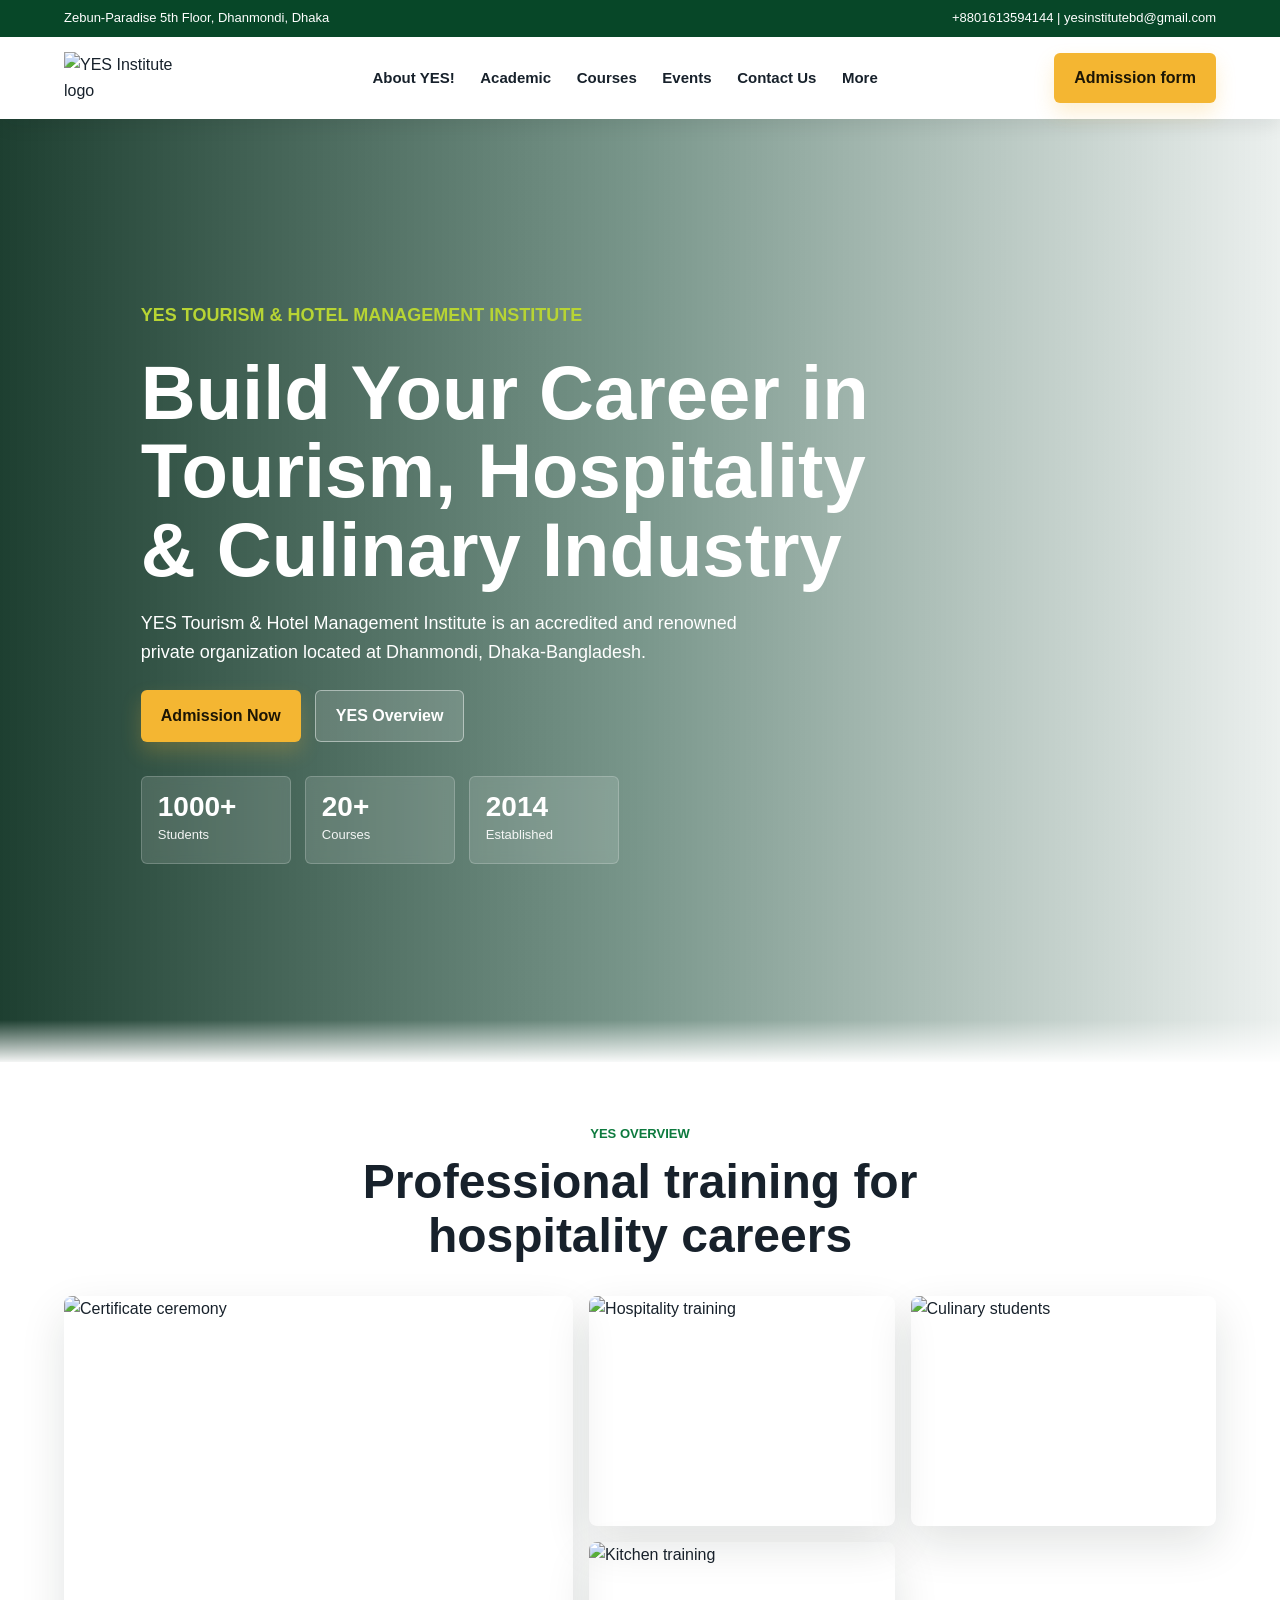
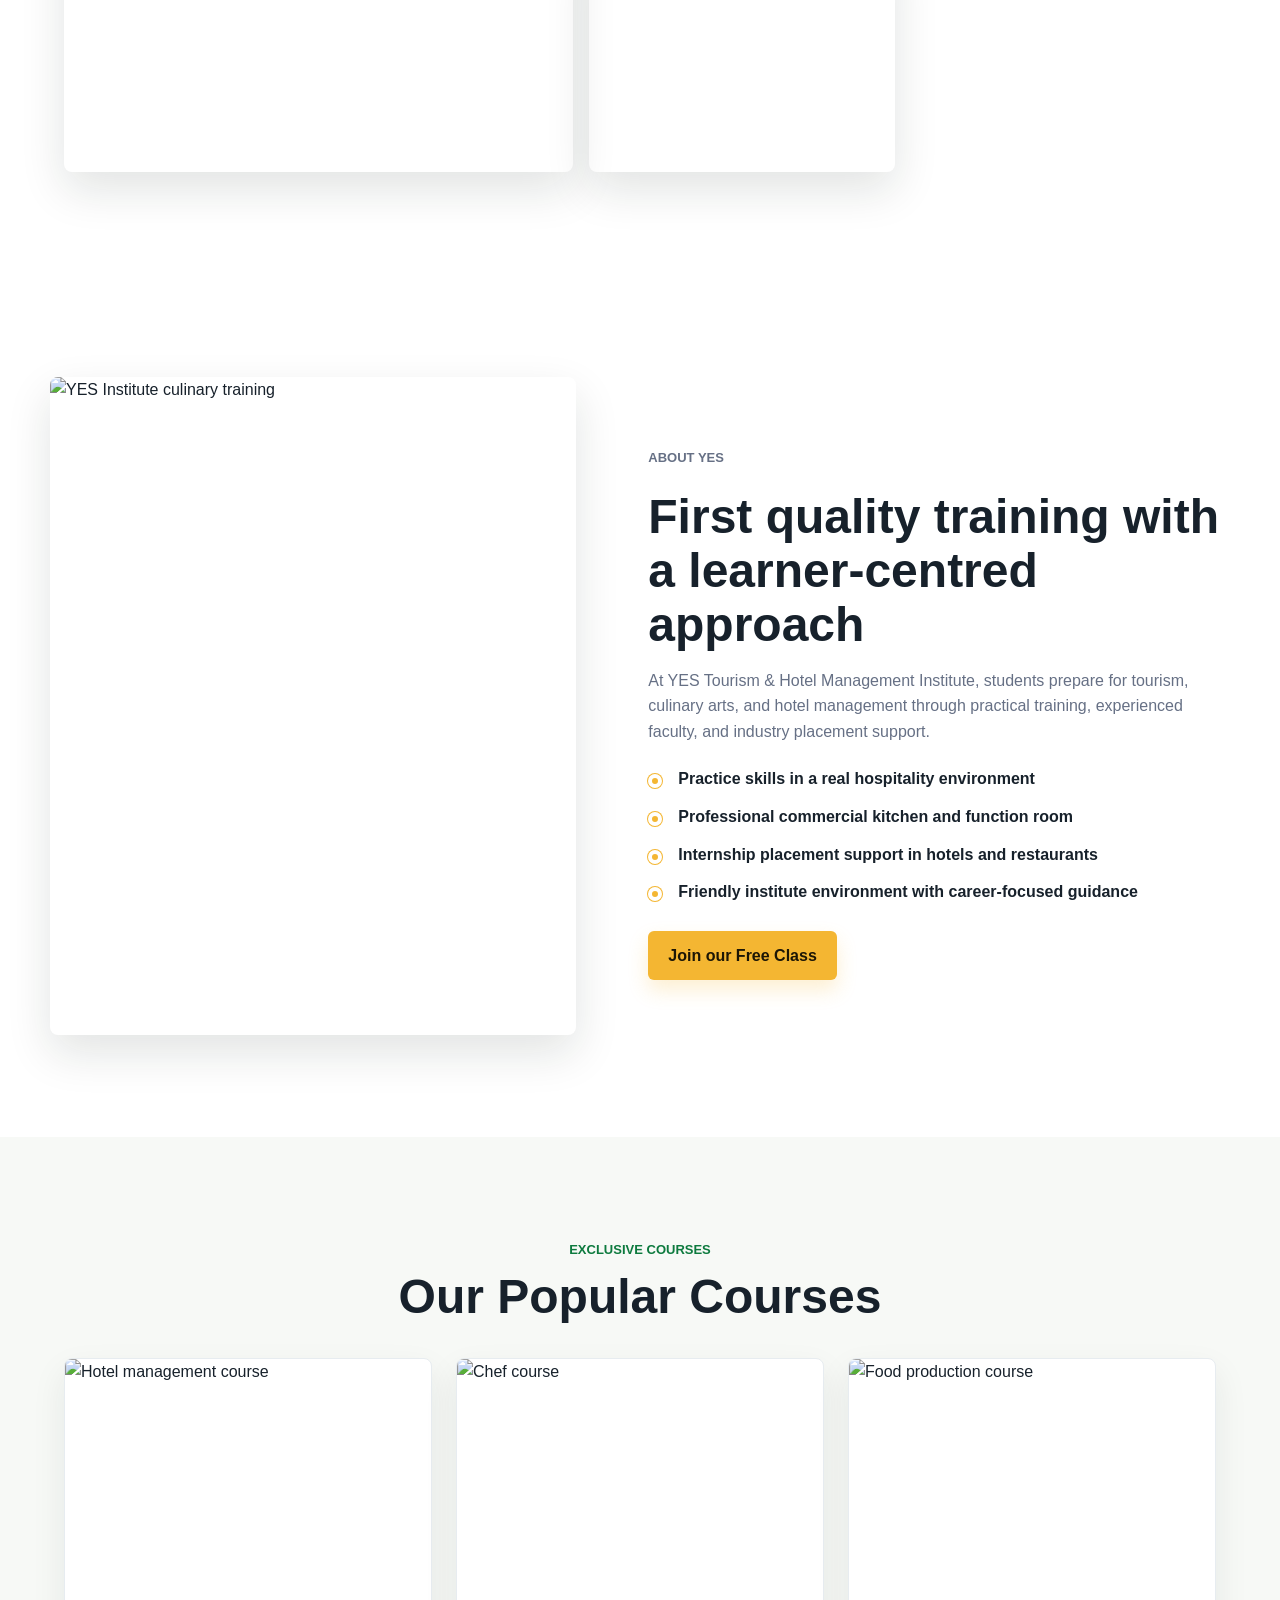
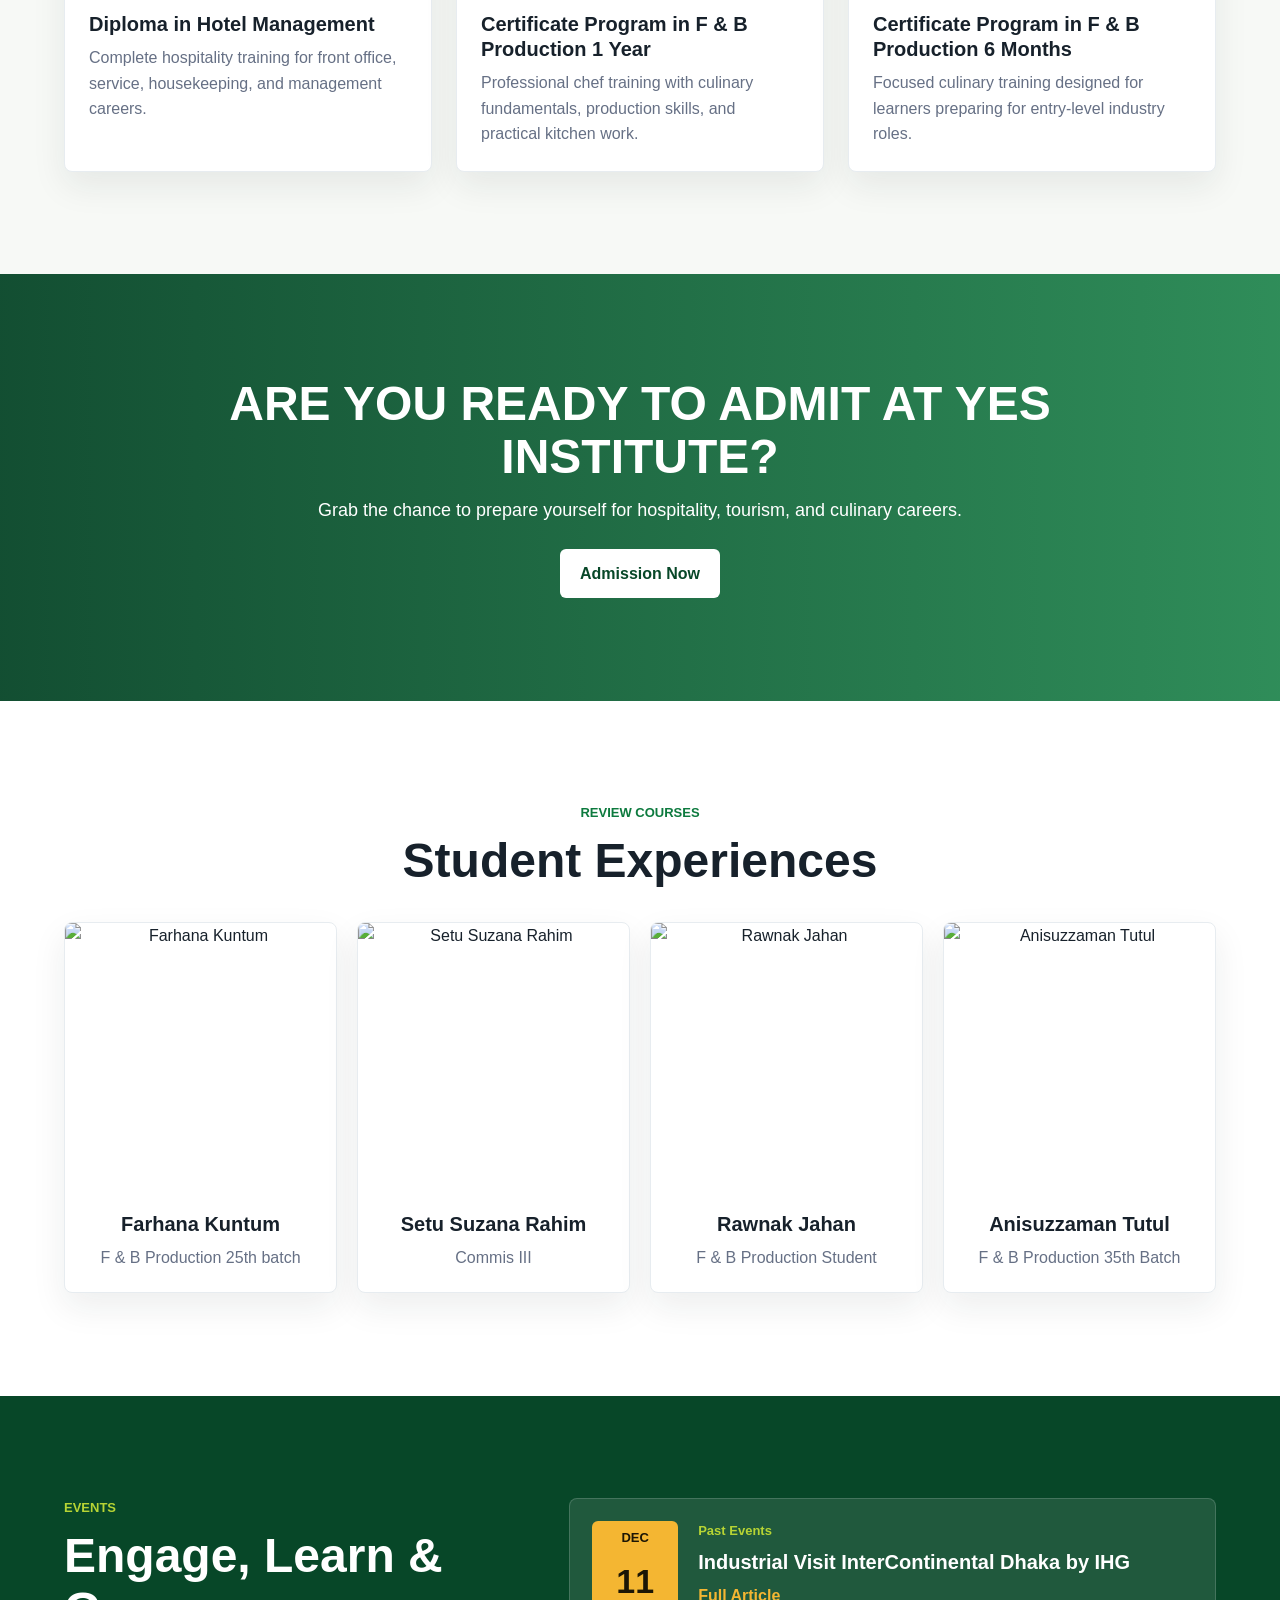
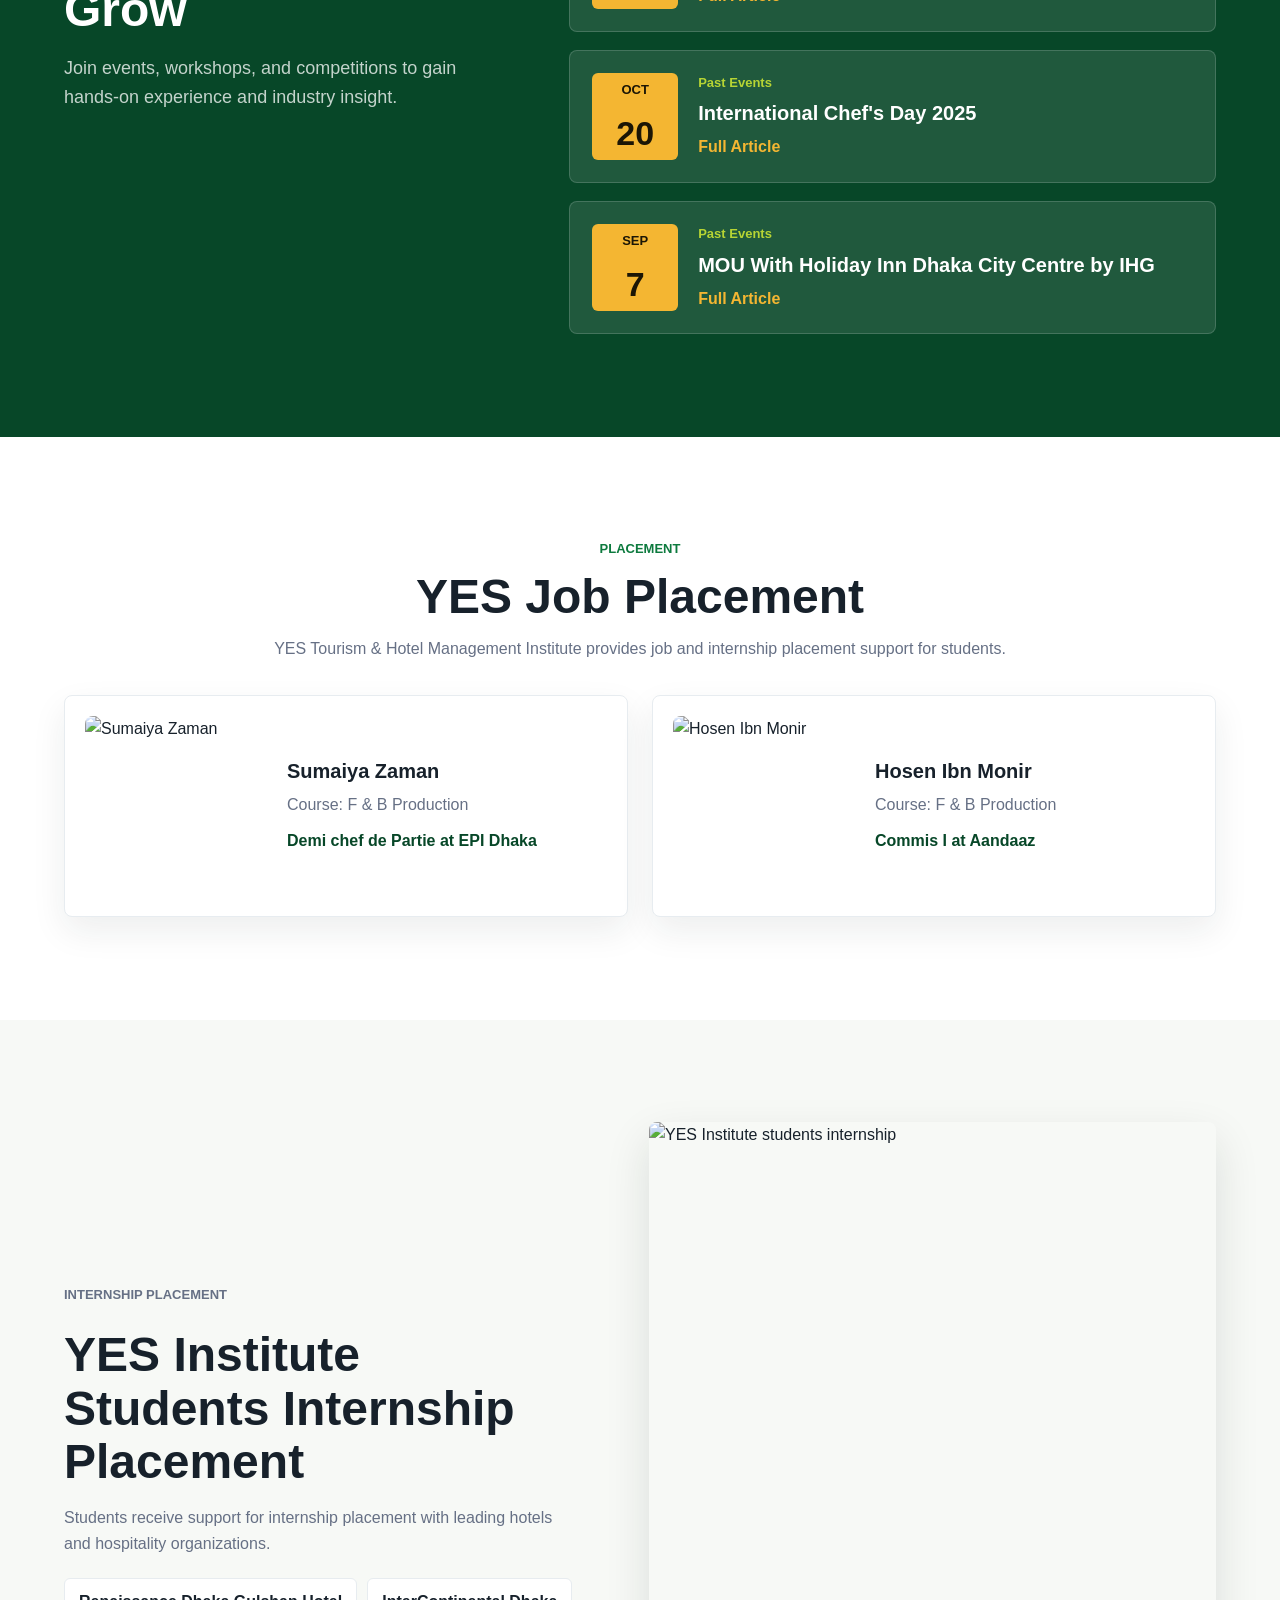
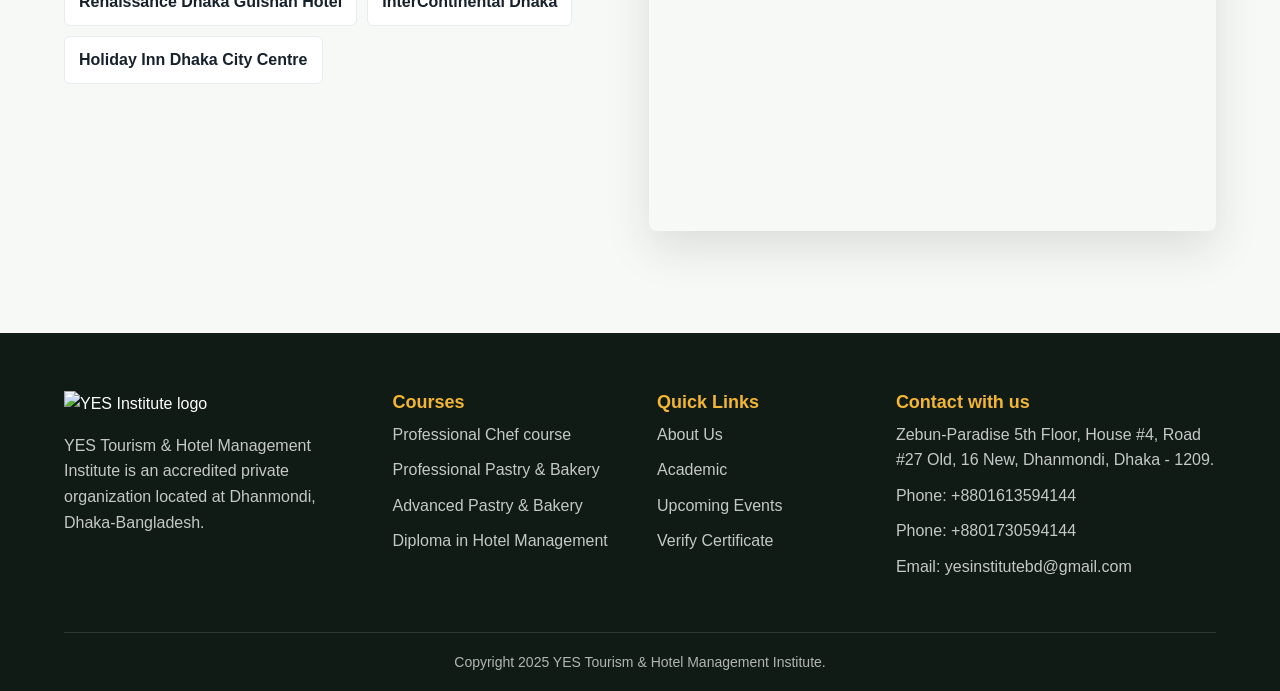
==== index.html @ 1c9c6c7c "Add static YES Institute showcase" ====
<!doctype html>
<html lang="en">
<head>
  <meta charset="utf-8">
  <meta name="viewport" content="width=device-width, initial-scale=1">
  <title>YES Tourism & Hotel Management Institute</title>
  <link rel="preconnect" href="https://yesinstitutebd.com">
  <link rel="stylesheet" href="styles.css">
</head>
<body>
  <header class="site-header">
    <div class="top-strip">
      <span>Zebun-Paradise 5th Floor, Dhanmondi, Dhaka</span>
      <span>+8801613594144 | yesinstitutebd@gmail.com</span>
    </div>
    <nav class="nav">
      <a class="brand" href="#">
        <img src="https://yesinstitutebd.com/wp-content/uploads/2025/01/logo-1-2-1.png" alt="YES Institute logo">
      </a>
      <button class="menu-toggle" type="button" aria-label="Toggle navigation">Menu</button>
      <div class="nav-links">
        <a href="#about">About YES!</a>
        <a href="#academic">Academic</a>
        <a href="#courses">Courses</a>
        <a href="#events">Events</a>
        <a href="#contact">Contact Us</a>
        <a href="#more">More</a>
      </div>
      <a class="nav-cta" href="#admission">Admission form</a>
    </nav>
  </header>

  <main>
    <section class="hero" id="admission">
      <div class="hero-overlay"></div>
      <div class="hero-inner">
        <p class="eyebrow">YES Tourism & Hotel Management Institute</p>
        <h1>Build Your Career in Tourism, Hospitality & Culinary Industry</h1>
        <p>
          YES Tourism & Hotel Management Institute is an accredited and renowned private organization
          located at Dhanmondi, Dhaka-Bangladesh.
        </p>
        <div class="hero-actions">
          <a class="button primary" href="#contact">Admission Now</a>
          <a class="button secondary" href="#overview">YES Overview</a>
        </div>
        <div class="stats">
          <div><strong>1000+</strong><span>Students</span></div>
          <div><strong>20+</strong><span>Courses</span></div>
          <div><strong>2014</strong><span>Established</span></div>
        </div>
      </div>
    </section>

    <section class="overview" id="overview">
      <div class="section-head">
        <p class="eyebrow">YES Overview</p>
        <h2>Professional training for hospitality careers</h2>
      </div>
      <div class="photo-grid">
        <img src="https://yesinstitutebd.com/wp-content/uploads/2025/01/Certificate-Ceremony-1024x576.jpg" alt="Certificate ceremony">
        <img src="https://yesinstitutebd.com/wp-content/uploads/2025/01/Tag-3.webp" alt="Hospitality training">
        <img src="https://yesinstitutebd.com/wp-content/uploads/2025/01/Tag-5.webp" alt="Culinary students">
        <img src="https://yesinstitutebd.com/wp-content/uploads/2025/01/Tag-4.webp" alt="Kitchen training">
      </div>
    </section>

    <section class="split-section" id="about">
      <div class="split-media">
        <img src="https://yesinstitutebd.com/wp-content/uploads/2025/01/home-2-image-1-1.jpg" alt="YES Institute culinary training">
      </div>
      <div class="split-copy">
        <p class="eyebrow">About YES</p>
        <h2>First quality training with a learner-centred approach</h2>
        <p>
          At YES Tourism & Hotel Management Institute, students prepare for tourism, culinary arts,
          and hotel management through practical training, experienced faculty, and industry placement support.
        </p>
        <ul class="check-list">
          <li>Practice skills in a real hospitality environment</li>
          <li>Professional commercial kitchen and function room</li>
          <li>Internship placement support in hotels and restaurants</li>
          <li>Friendly institute environment with career-focused guidance</li>
        </ul>
        <a class="button primary" href="#contact">Join our Free Class</a>
      </div>
    </section>

    <section class="band" id="courses">
      <div class="section-head">
        <p class="eyebrow">Exclusive Courses</p>
        <h2>Our Popular Courses</h2>
      </div>
      <div class="card-grid three">
        <article class="course-card">
          <img src="https://yesinstitutebd.com/wp-content/uploads/2025/04/22-1024x683.jpg" alt="Hotel management course">
          <div>
            <h3>Diploma in Hotel Management</h3>
            <p>Complete hospitality training for front office, service, housekeeping, and management careers.</p>
          </div>
        </article>
        <article class="course-card">
          <img src="https://yesinstitutebd.com/wp-content/uploads/2025/05/Web-Cover.webp" alt="Chef course">
          <div>
            <h3>Certificate Program in F & B Production 1 Year</h3>
            <p>Professional chef training with culinary fundamentals, production skills, and practical kitchen work.</p>
          </div>
        </article>
        <article class="course-card">
          <img src="https://yesinstitutebd.com/wp-content/uploads/2025/04/43-FILEminimizer-1024x683.jpg" alt="Food production course">
          <div>
            <h3>Certificate Program in F & B Production 6 Months</h3>
            <p>Focused culinary training designed for learners preparing for entry-level industry roles.</p>
          </div>
        </article>
      </div>
    </section>

    <section class="admit-banner">
      <h2>Are you ready to admit at YES Institute?</h2>
      <p>Grab the chance to prepare yourself for hospitality, tourism, and culinary careers.</p>
      <a class="button light" href="#contact">Admission Now</a>
    </section>

    <section class="stories" id="academic">
      <div class="section-head">
        <p class="eyebrow">Review Courses</p>
        <h2>Student Experiences</h2>
      </div>
      <div class="story-row">
        <article class="story-card">
          <img src="https://yesinstitutebd.com/wp-content/uploads/2025/01/Farhana-kuntum.png" alt="Farhana Kuntum">
          <h3>Farhana Kuntum</h3>
          <p>F & B Production 25th batch</p>
        </article>
        <article class="story-card">
          <img src="https://yesinstitutebd.com/wp-content/uploads/2025/01/mqdefault.jpg" alt="Setu Suzana Rahim">
          <h3>Setu Suzana Rahim</h3>
          <p>Commis III</p>
        </article>
        <article class="story-card">
          <img src="https://yesinstitutebd.com/wp-content/uploads/2025/01/maxresdefault-1-1-1024x576.jpg" alt="Rawnak Jahan">
          <h3>Rawnak Jahan</h3>
          <p>F & B Production Student</p>
        </article>
        <article class="story-card">
          <img src="https://yesinstitutebd.com/wp-content/uploads/2025/01/maxresdefault-1-2-1024x576.jpg" alt="Anisuzzaman Tutul">
          <h3>Anisuzzaman Tutul</h3>
          <p>F & B Production 35th Batch</p>
        </article>
      </div>
    </section>

    <section class="events-section" id="events">
      <div class="events-copy">
        <p class="eyebrow">Events</p>
        <h2>Engage, Learn & Grow</h2>
        <p>Join events, workshops, and competitions to gain hands-on experience and industry insight.</p>
      </div>
      <div class="event-list">
        <article class="event-item">
          <div class="date"><span>Dec</span><strong>11</strong></div>
          <div>
            <p class="tag">Past Events</p>
            <h3>Industrial Visit InterContinental Dhaka by IHG</h3>
            <a href="#">Full Article</a>
          </div>
        </article>
        <article class="event-item">
          <div class="date"><span>Oct</span><strong>20</strong></div>
          <div>
            <p class="tag">Past Events</p>
            <h3>International Chef's Day 2025</h3>
            <a href="#">Full Article</a>
          </div>
        </article>
        <article class="event-item">
          <div class="date"><span>Sep</span><strong>7</strong></div>
          <div>
            <p class="tag">Past Events</p>
            <h3>MOU With Holiday Inn Dhaka City Centre by IHG</h3>
            <a href="#">Full Article</a>
          </div>
        </article>
      </div>
    </section>

    <section class="placement">
      <div class="section-head">
        <p class="eyebrow">Placement</p>
        <h2>YES Job Placement</h2>
        <p>YES Tourism & Hotel Management Institute provides job and internship placement support for students.</p>
      </div>
      <div class="card-grid two">
        <article class="profile-card">
          <img src="https://yesinstitutebd.com/wp-content/uploads/2025/10/Sumaiya-Zaman.jpg" alt="Sumaiya Zaman">
          <div>
            <h3>Sumaiya Zaman</h3>
            <p>Course: F & B Production</p>
            <strong>Demi chef de Partie at EPI Dhaka</strong>
          </div>
        </article>
        <article class="profile-card">
          <img src="https://yesinstitutebd.com/wp-content/uploads/2025/10/Hosen-Ibn-Monir.jpg" alt="Hosen Ibn Monir">
          <div>
            <h3>Hosen Ibn Monir</h3>
            <p>Course: F & B Production</p>
            <strong>Commis I at Aandaaz</strong>
          </div>
        </article>
      </div>
    </section>

    <section class="internship" id="more">
      <div class="split-copy">
        <p class="eyebrow">Internship Placement</p>
        <h2>YES Institute Students Internship Placement</h2>
        <p>Students receive support for internship placement with leading hotels and hospitality organizations.</p>
        <div class="mini-list">
          <span>Renaissance Dhaka Gulshan Hotel</span>
          <span>InterContinental Dhaka</span>
          <span>Holiday Inn Dhaka City Centre</span>
        </div>
      </div>
      <img src="https://yesinstitutebd.com/wp-content/uploads/2025/01/9.jpg" alt="YES Institute students internship">
    </section>
  </main>

  <footer class="footer" id="contact">
    <div class="footer-grid">
      <div>
        <img class="footer-logo" src="https://yesinstitutebd.com/wp-content/uploads/2025/01/logo-1-2-1.png" alt="YES Institute logo">
        <p>YES Tourism & Hotel Management Institute is an accredited private organization located at Dhanmondi, Dhaka-Bangladesh.</p>
      </div>
      <div>
        <h3>Courses</h3>
        <a href="#">Professional Chef course</a>
        <a href="#">Professional Pastry & Bakery</a>
        <a href="#">Advanced Pastry & Bakery</a>
        <a href="#">Diploma in Hotel Management</a>
      </div>
      <div>
        <h3>Quick Links</h3>
        <a href="#about">About Us</a>
        <a href="#academic">Academic</a>
        <a href="#events">Upcoming Events</a>
        <a href="#">Verify Certificate</a>
      </div>
      <div>
        <h3>Contact with us</h3>
        <p>Zebun-Paradise 5th Floor, House #4, Road #27 Old, 16 New, Dhanmondi, Dhaka - 1209.</p>
        <p>Phone: +8801613594144</p>
        <p>Phone: +8801730594144</p>
        <p>Email: yesinstitutebd@gmail.com</p>
      </div>
    </div>
    <div class="copyright">Copyright 2025 YES Tourism & Hotel Management Institute.</div>
  </footer>

  <script>
    const button = document.querySelector('.menu-toggle');
    const links = document.querySelector('.nav-links');
    button.addEventListener('click', () => links.classList.toggle('is-open'));
  </script>
</body>
</html>
---- styles.css ----
:root {
  --green: #0d7a3e;
  --green-dark: #074728;
  --lime: #b7d434;
  --gold: #f4b632;
  --ink: #17212b;
  --muted: #667085;
  --line: #e7ecf0;
  --bg: #f7f9f6;
  --white: #ffffff;
  --shadow: 0 18px 45px rgba(15, 35, 28, 0.12);
}

* {
  box-sizing: border-box;
}

html {
  scroll-behavior: smooth;
}

body {
  margin: 0;
  font-family: Arial, Helvetica, sans-serif;
  color: var(--ink);
  background: var(--white);
  line-height: 1.6;
}

img {
  display: block;
  max-width: 100%;
}

a {
  color: inherit;
  text-decoration: none;
}

.site-header {
  position: sticky;
  top: 0;
  z-index: 20;
  background: var(--white);
  box-shadow: 0 6px 18px rgba(12, 24, 20, 0.08);
}

.top-strip {
  display: flex;
  justify-content: space-between;
  gap: 16px;
  padding: 8px clamp(18px, 5vw, 70px);
  background: var(--green-dark);
  color: var(--white);
  font-size: 13px;
}

.nav {
  min-height: 82px;
  display: flex;
  align-items: center;
  gap: 24px;
  padding: 10px clamp(18px, 5vw, 70px);
}

.brand img {
  width: 132px;
  height: auto;
}

.nav-links {
  flex: 1;
  display: flex;
  align-items: center;
  justify-content: center;
  gap: clamp(14px, 2vw, 28px);
  font-size: 15px;
  font-weight: 700;
}

.nav-links a:hover {
  color: var(--green);
}

.nav-cta,
.button {
  display: inline-flex;
  align-items: center;
  justify-content: center;
  min-height: 44px;
  padding: 12px 20px;
  border-radius: 6px;
  font-weight: 800;
  transition: transform 160ms ease, box-shadow 160ms ease, background 160ms ease;
}

.nav-cta,
.button.primary {
  background: var(--gold);
  color: #1c1605;
  box-shadow: 0 10px 20px rgba(244, 182, 50, 0.22);
}

.button.secondary {
  background: rgba(255, 255, 255, 0.14);
  color: var(--white);
  border: 1px solid rgba(255, 255, 255, 0.45);
}

.button.light {
  background: var(--white);
  color: var(--green-dark);
}

.nav-cta:hover,
.button:hover {
  transform: translateY(-2px);
}

.menu-toggle {
  display: none;
  margin-left: auto;
  min-height: 42px;
  padding: 10px 14px;
  border: 1px solid var(--line);
  border-radius: 6px;
  background: var(--white);
  color: var(--ink);
  font-weight: 800;
}

.hero {
  position: relative;
  min-height: min(760px, calc(100vh - 45px));
  display: flex;
  align-items: center;
  overflow: hidden;
  background:
    linear-gradient(90deg, rgba(5, 42, 26, 0.9), rgba(8, 62, 41, 0.54), rgba(8, 62, 41, 0.08)),
    url("https://yesinstitutebd.com/wp-content/uploads/2025/01/Certificate-Ceremony-1024x576.jpg") center / cover;
}

.hero::after {
  content: "";
  position: absolute;
  left: 0;
  right: 0;
  bottom: 0;
  height: 42px;
  background: linear-gradient(180deg, transparent, rgba(255, 255, 255, 0.95));
}

.hero-inner {
  position: relative;
  width: min(760px, calc(100% - 36px));
  margin-left: clamp(18px, 6vw, 90px);
  color: var(--white);
  padding: 80px 0 96px;
  z-index: 2;
}

.eyebrow {
  margin: 0 0 10px;
  color: var(--green);
  font-size: 13px;
  font-weight: 900;
  letter-spacing: 0;
  text-transform: uppercase;
}

.hero .eyebrow {
  color: var(--lime);
}

h1,
h2,
h3,
p {
  overflow-wrap: anywhere;
}

h1 {
  margin: 0 0 20px;
  max-width: 760px;
  font-size: clamp(42px, 6vw, 76px);
  line-height: 1.03;
  letter-spacing: 0;
}

h2 {
  margin: 0;
  font-size: clamp(30px, 4vw, 48px);
  line-height: 1.12;
  letter-spacing: 0;
}

h3 {
  margin: 0 0 8px;
  font-size: 20px;
  line-height: 1.25;
}

.hero p {
  max-width: 650px;
  margin: 0 0 24px;
  font-size: 18px;
}

.hero-actions {
  display: flex;
  flex-wrap: wrap;
  gap: 14px;
  margin-bottom: 34px;
}

.stats {
  display: grid;
  grid-template-columns: repeat(3, minmax(90px, 150px));
  gap: 14px;
}

.stats div {
  padding: 16px;
  border-radius: 6px;
  background: rgba(255, 255, 255, 0.13);
  border: 1px solid rgba(255, 255, 255, 0.2);
  backdrop-filter: blur(6px);
}

.stats strong {
  display: block;
  font-size: 28px;
  line-height: 1;
}

.stats span {
  font-size: 13px;
  opacity: 0.92;
}

section {
  padding: clamp(58px, 8vw, 105px) clamp(18px, 5vw, 70px);
}

.section-head {
  width: min(760px, 100%);
  margin: 0 auto 34px;
  text-align: center;
}

.section-head p:not(.eyebrow) {
  color: var(--muted);
  margin: 12px 0 0;
}

.overview {
  background: var(--white);
  padding-top: 62px;
}

.photo-grid {
  width: min(1180px, 100%);
  margin: 0 auto;
  display: grid;
  grid-template-columns: 1.25fr 0.75fr 0.75fr;
  grid-auto-rows: 230px;
  gap: 16px;
}

.photo-grid img {
  width: 100%;
  height: 100%;
  object-fit: cover;
  border-radius: 8px;
  box-shadow: var(--shadow);
}

.photo-grid img:first-child {
  grid-row: span 2;
}

.split-section,
.internship {
  width: min(1180px, calc(100% - 36px));
  margin: 0 auto;
  padding-left: 0;
  padding-right: 0;
  display: grid;
  grid-template-columns: 0.95fr 1.05fr;
  align-items: center;
  gap: clamp(32px, 6vw, 72px);
}

.split-media img,
.internship > img {
  width: 100%;
  aspect-ratio: 4 / 5;
  object-fit: cover;
  border-radius: 8px;
  box-shadow: var(--shadow);
}

.split-copy p {
  color: var(--muted);
  margin: 16px 0 22px;
}

.check-list {
  display: grid;
  gap: 12px;
  padding: 0;
  margin: 0 0 26px;
  list-style: none;
}

.check-list li {
  position: relative;
  padding-left: 30px;
  font-weight: 700;
}

.check-list li::before {
  content: "";
  position: absolute;
  left: 0;
  top: 8px;
  width: 14px;
  height: 14px;
  border-radius: 50%;
  background: var(--gold);
  box-shadow: inset 0 0 0 4px var(--white), 0 0 0 1px var(--gold);
}

.band {
  background: var(--bg);
}

.card-grid {
  width: min(1180px, 100%);
  margin: 0 auto;
  display: grid;
  gap: 24px;
}

.card-grid.three {
  grid-template-columns: repeat(3, minmax(0, 1fr));
}

.card-grid.two {
  grid-template-columns: repeat(2, minmax(0, 1fr));
}

.course-card,
.story-card,
.profile-card {
  background: var(--white);
  border: 1px solid var(--line);
  border-radius: 8px;
  overflow: hidden;
  box-shadow: 0 14px 34px rgba(23, 33, 43, 0.08);
}

.course-card img {
  width: 100%;
  aspect-ratio: 16 / 10;
  object-fit: cover;
}

.course-card div {
  padding: 24px;
}

.course-card p,
.story-card p,
.profile-card p {
  color: var(--muted);
  margin: 0;
}

.admit-banner {
  background:
    linear-gradient(90deg, rgba(6, 69, 39, 0.95), rgba(13, 122, 62, 0.86)),
    url("https://yesinstitutebd.com/wp-content/uploads/2025/01/Tag-1.png") center / cover;
  color: var(--white);
  text-align: center;
}

.admit-banner h2 {
  width: min(900px, 100%);
  margin: 0 auto 12px;
  text-transform: uppercase;
}

.admit-banner p {
  width: min(720px, 100%);
  margin: 0 auto 24px;
  font-size: 18px;
}

.story-row {
  width: min(1180px, 100%);
  margin: 0 auto;
  display: grid;
  grid-template-columns: repeat(4, minmax(0, 1fr));
  gap: 20px;
}

.story-card {
  text-align: center;
  padding-bottom: 22px;
}

.story-card img {
  width: 100%;
  aspect-ratio: 1;
  object-fit: cover;
  margin-bottom: 18px;
}

.story-card h3,
.story-card p {
  padding-left: 14px;
  padding-right: 14px;
}

.events-section {
  background: var(--green-dark);
  color: var(--white);
  display: grid;
  grid-template-columns: minmax(0, 0.8fr) minmax(0, 1.2fr);
  gap: clamp(30px, 6vw, 74px);
  align-items: start;
}

.events-section .eyebrow {
  color: var(--lime);
}

.events-copy p:not(.eyebrow) {
  color: rgba(255, 255, 255, 0.76);
  font-size: 18px;
}

.event-list {
  display: grid;
  gap: 18px;
}

.event-item {
  display: grid;
  grid-template-columns: 86px 1fr;
  gap: 20px;
  padding: 22px;
  border-radius: 8px;
  background: rgba(255, 255, 255, 0.1);
  border: 1px solid rgba(255, 255, 255, 0.16);
}

.date {
  min-height: 82px;
  display: grid;
  place-items: center;
  background: var(--gold);
  color: #1c1605;
  border-radius: 6px;
}

.date span,
.date strong {
  display: block;
  line-height: 1;
}

.date span {
  font-weight: 800;
  font-size: 13px;
  text-transform: uppercase;
}

.date strong {
  font-size: 34px;
}

.tag {
  margin: 0 0 8px;
  color: var(--lime);
  font-size: 13px;
  font-weight: 800;
}

.event-item a {
  color: var(--gold);
  font-weight: 800;
}

.placement {
  background: var(--white);
}

.profile-card {
  display: grid;
  grid-template-columns: 180px 1fr;
  gap: 22px;
  align-items: center;
  padding: 20px;
}

.profile-card img {
  width: 180px;
  height: 180px;
  border-radius: 8px;
  object-fit: cover;
}

.profile-card strong {
  display: block;
  margin-top: 10px;
  color: var(--green-dark);
}

.internship {
  background: var(--bg);
  width: 100%;
  max-width: none;
  padding-left: clamp(18px, 5vw, 70px);
  padding-right: clamp(18px, 5vw, 70px);
}

.mini-list {
  display: flex;
  flex-wrap: wrap;
  gap: 10px;
}

.mini-list span {
  padding: 10px 14px;
  border-radius: 6px;
  background: var(--white);
  border: 1px solid var(--line);
  font-weight: 800;
}

.footer {
  background: #101b16;
  color: var(--white);
  padding: 58px clamp(18px, 5vw, 70px) 0;
}

.footer-grid {
  display: grid;
  grid-template-columns: 1.15fr 0.9fr 0.8fr 1.25fr;
  gap: 34px;
  width: min(1180px, 100%);
  margin: 0 auto;
}

.footer-logo {
  width: 150px;
  margin-bottom: 16px;
}

.footer h3 {
  color: var(--gold);
  font-size: 18px;
}

.footer p,
.footer a {
  display: block;
  color: rgba(255, 255, 255, 0.76);
  margin: 0 0 10px;
}

.footer a:hover {
  color: var(--white);
}

.copyright {
  margin-top: 42px;
  padding: 18px 0;
  border-top: 1px solid rgba(255, 255, 255, 0.12);
  text-align: center;
  color: rgba(255, 255, 255, 0.68);
  font-size: 14px;
}

@media (max-width: 980px) {
  .top-strip {
    flex-direction: column;
    gap: 4px;
  }

  .nav {
    flex-wrap: wrap;
  }

  .menu-toggle {
    display: inline-flex;
    align-items: center;
  }

  .nav-links {
    display: none;
    width: 100%;
    flex: 0 0 100%;
    align-items: stretch;
    justify-content: flex-start;
    flex-direction: column;
    gap: 0;
    padding-top: 12px;
    border-top: 1px solid var(--line);
  }

  .nav-links.is-open {
    display: flex;
  }

  .nav-links a {
    padding: 12px 0;
  }

  .nav-cta {
    margin-left: auto;
  }

  .photo-grid,
  .split-section,
  .internship,
  .events-section,
  .footer-grid {
    grid-template-columns: 1fr;
  }

  .photo-grid {
    grid-auto-rows: 220px;
  }

  .photo-grid img:first-child {
    grid-row: auto;
  }

  .card-grid.three,
  .card-grid.two,
  .story-row {
    grid-template-columns: repeat(2, minmax(0, 1fr));
  }
}

@media (max-width: 640px) {
  .nav {
    gap: 12px;
  }

  .brand img {
    width: 108px;
  }

  .nav-cta {
    width: 100%;
  }

  .hero {
    min-height: 690px;
  }

  .hero-inner {
    width: calc(100% - 32px);
    margin-left: 16px;
    padding-top: 64px;
  }

  h1 {
    font-size: 39px;
  }

  .stats,
  .card-grid.three,
  .card-grid.two,
  .story-row {
    grid-template-columns: 1fr;
  }

  .event-item,
  .profile-card {
    grid-template-columns: 1fr;
  }

  .profile-card img {
    width: 100%;
    height: auto;
    aspect-ratio: 1;
  }
}
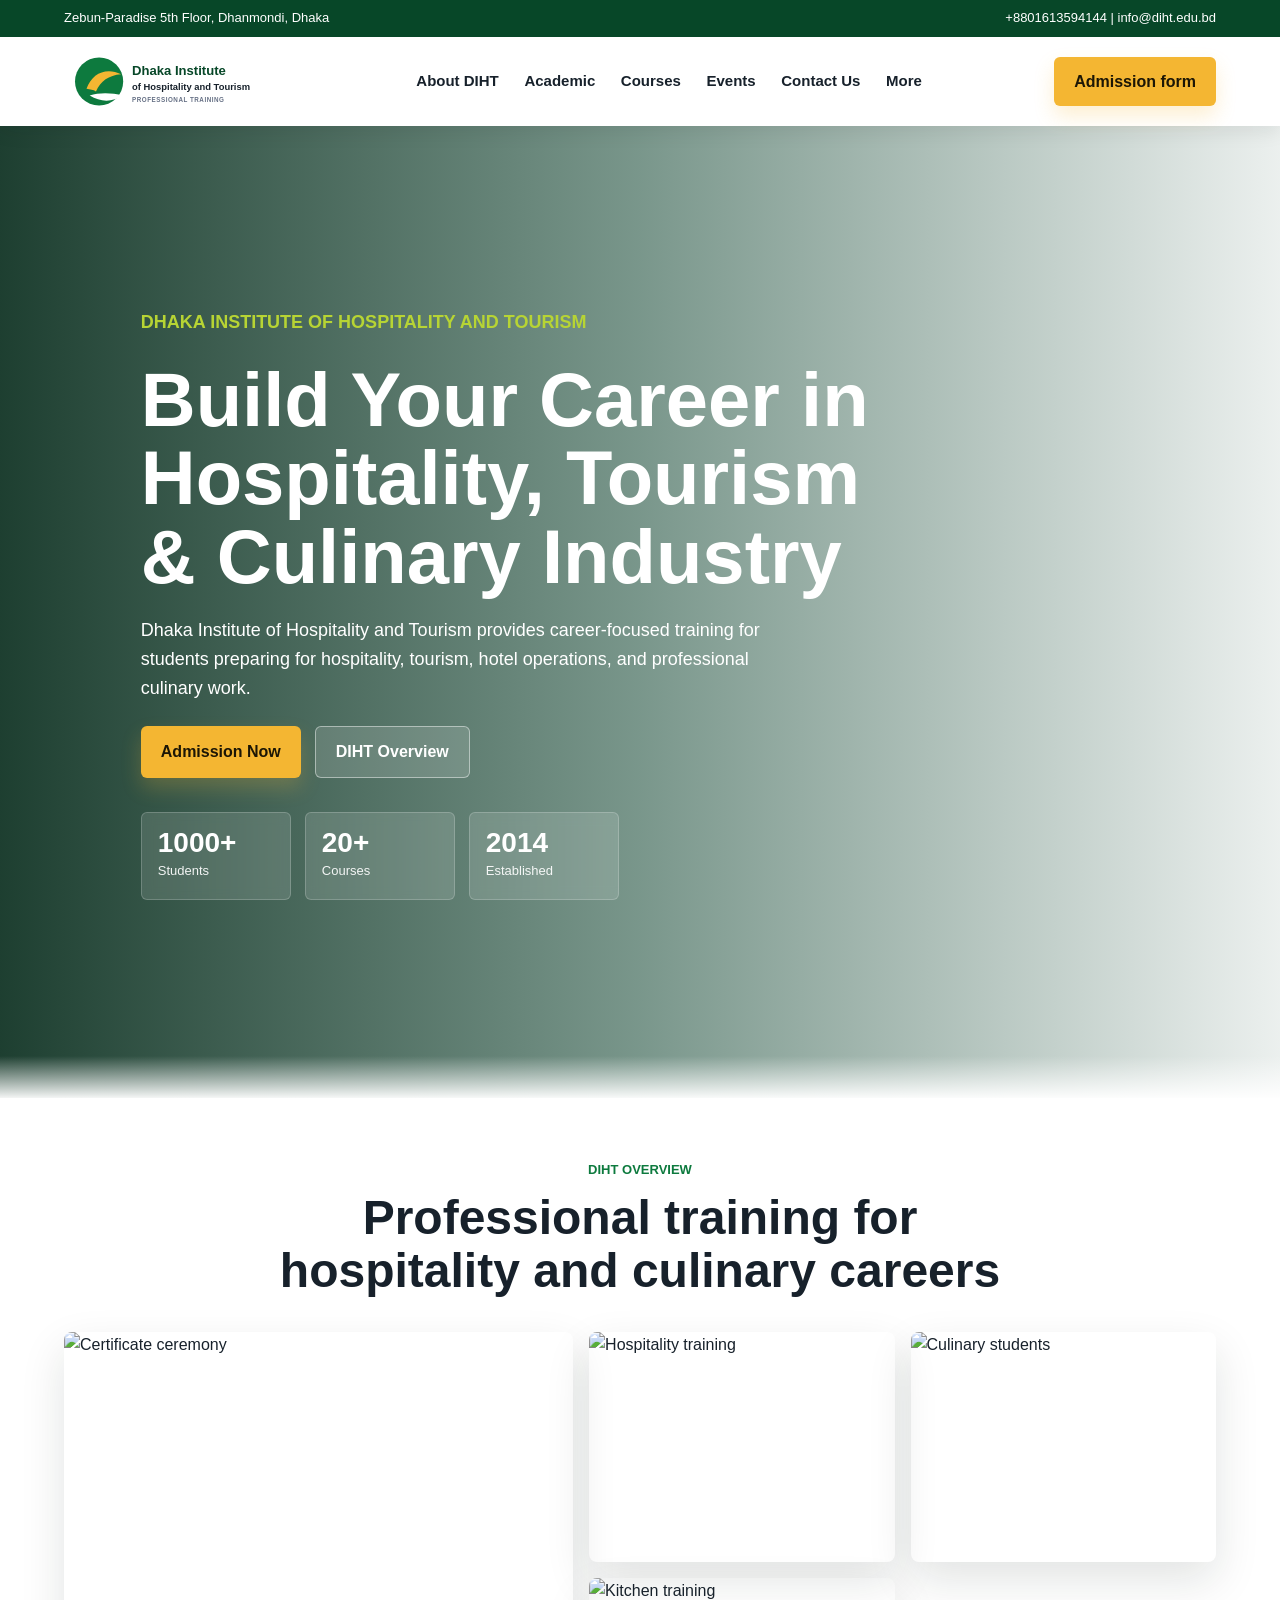
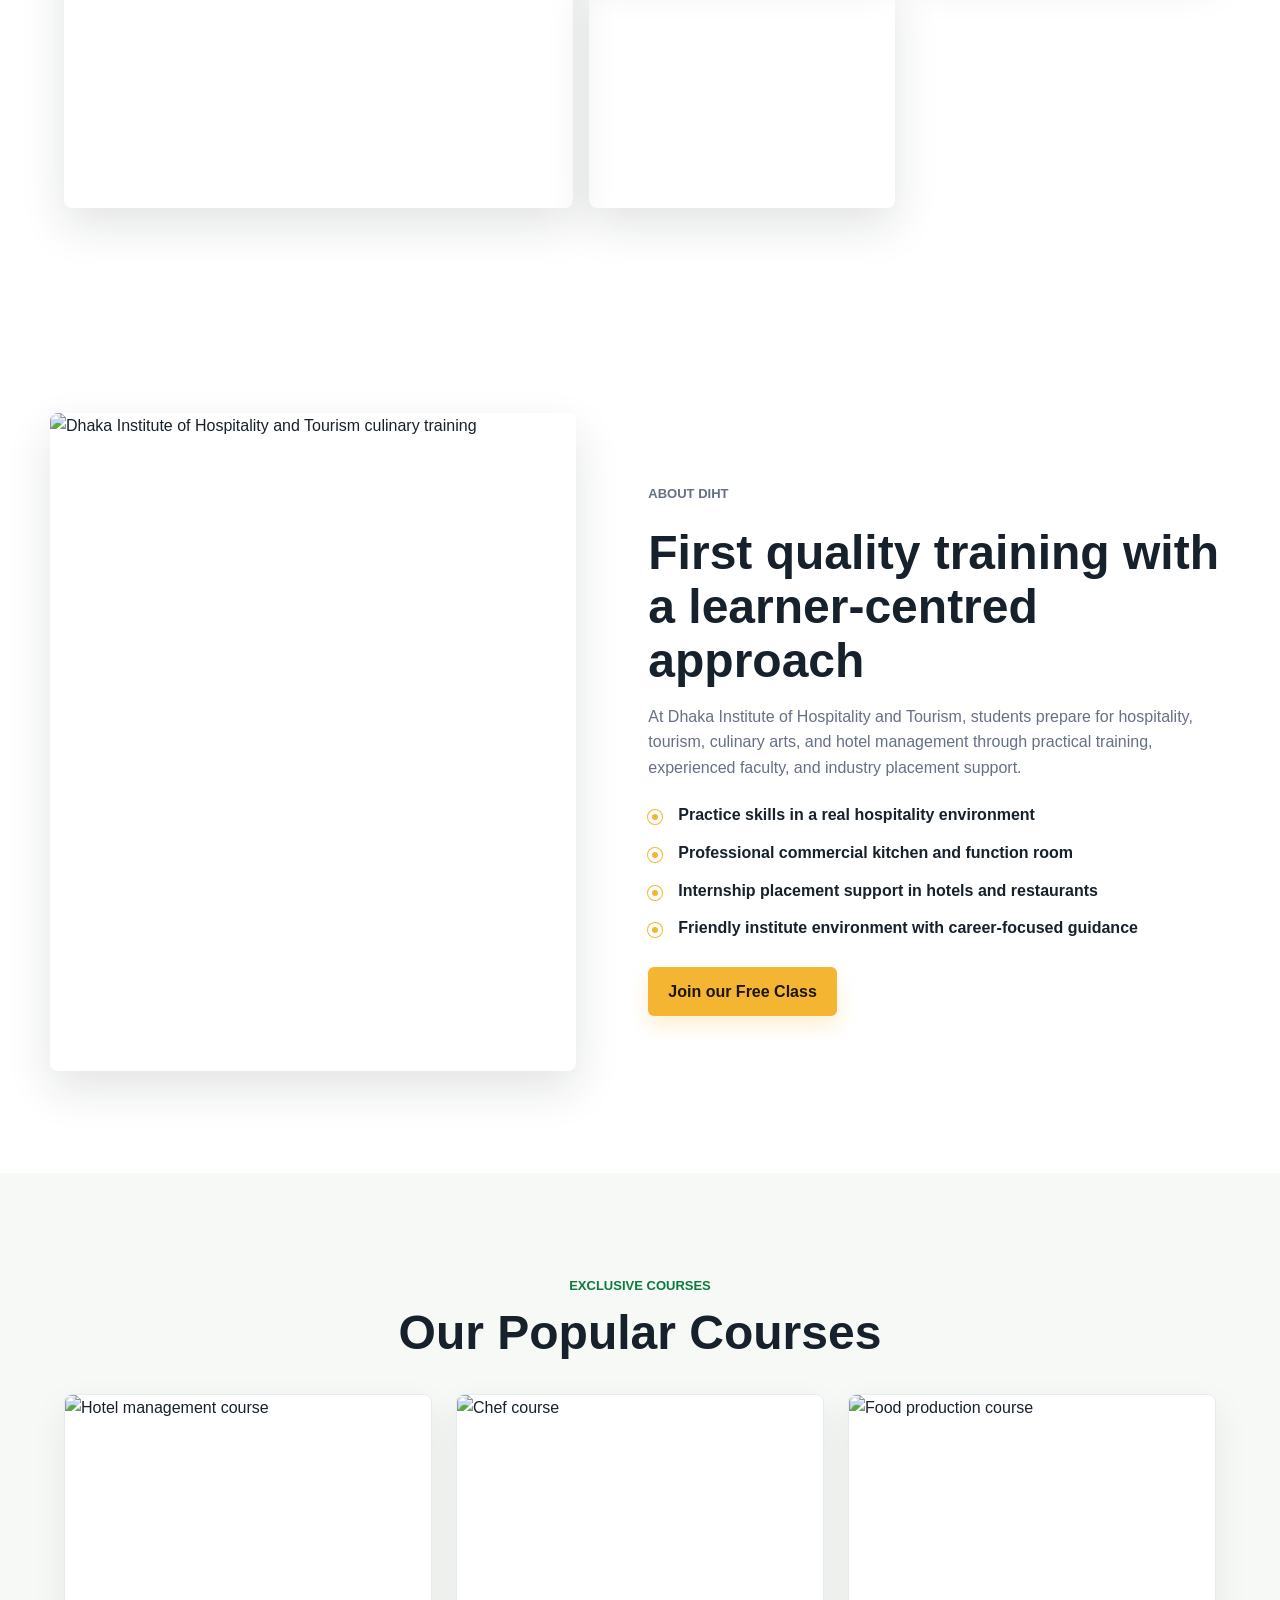
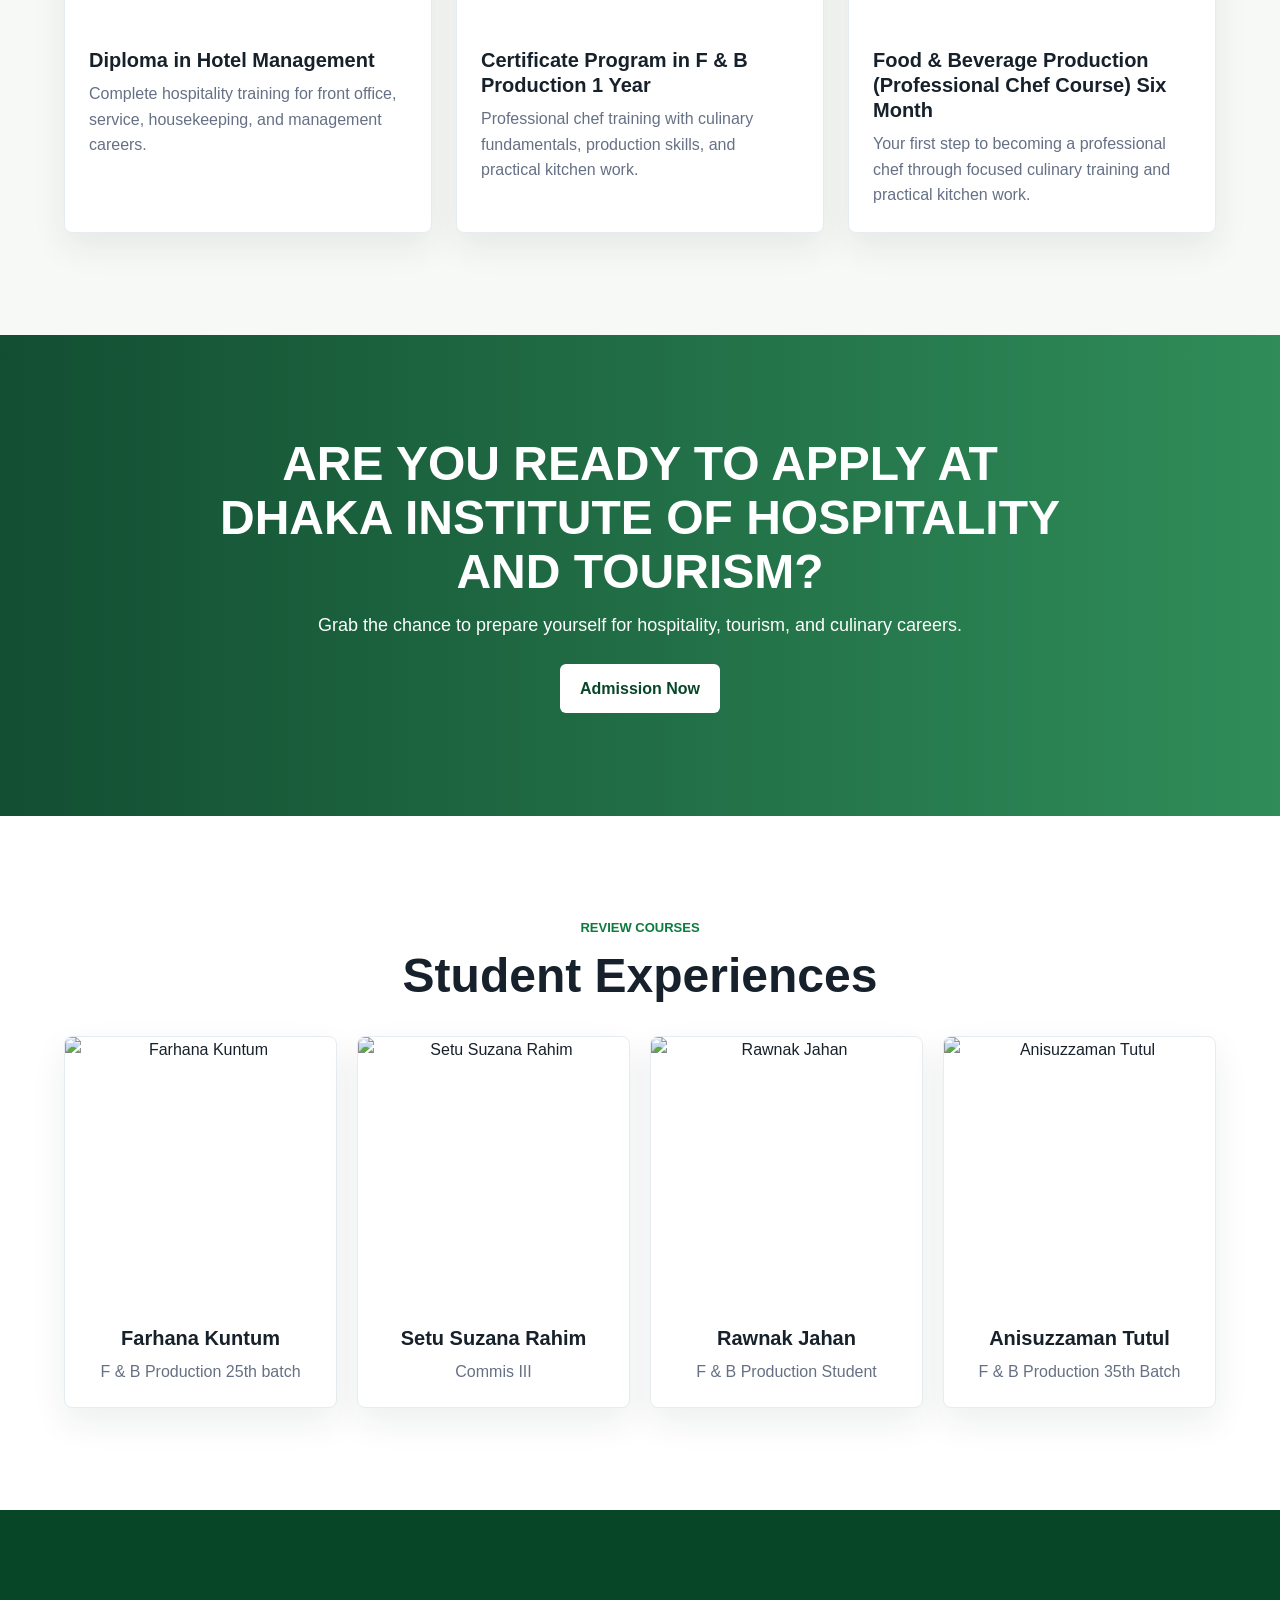
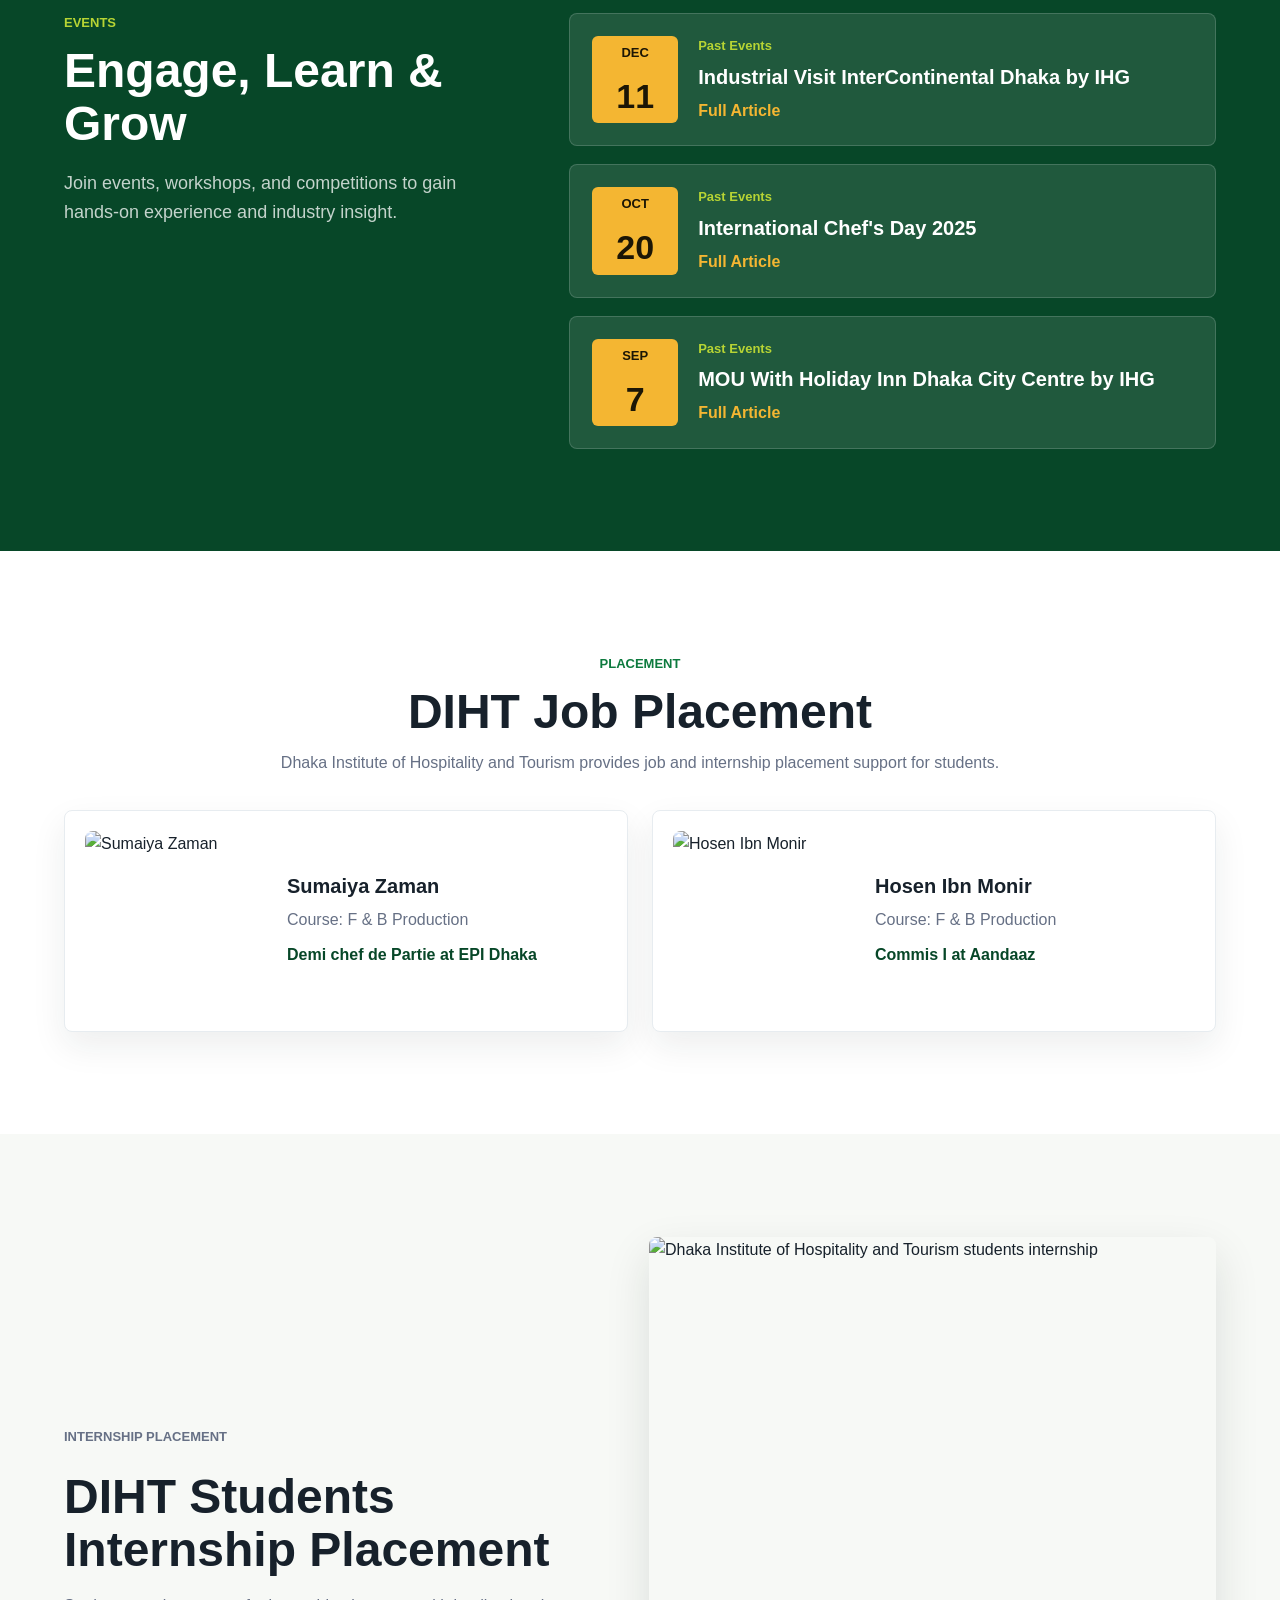
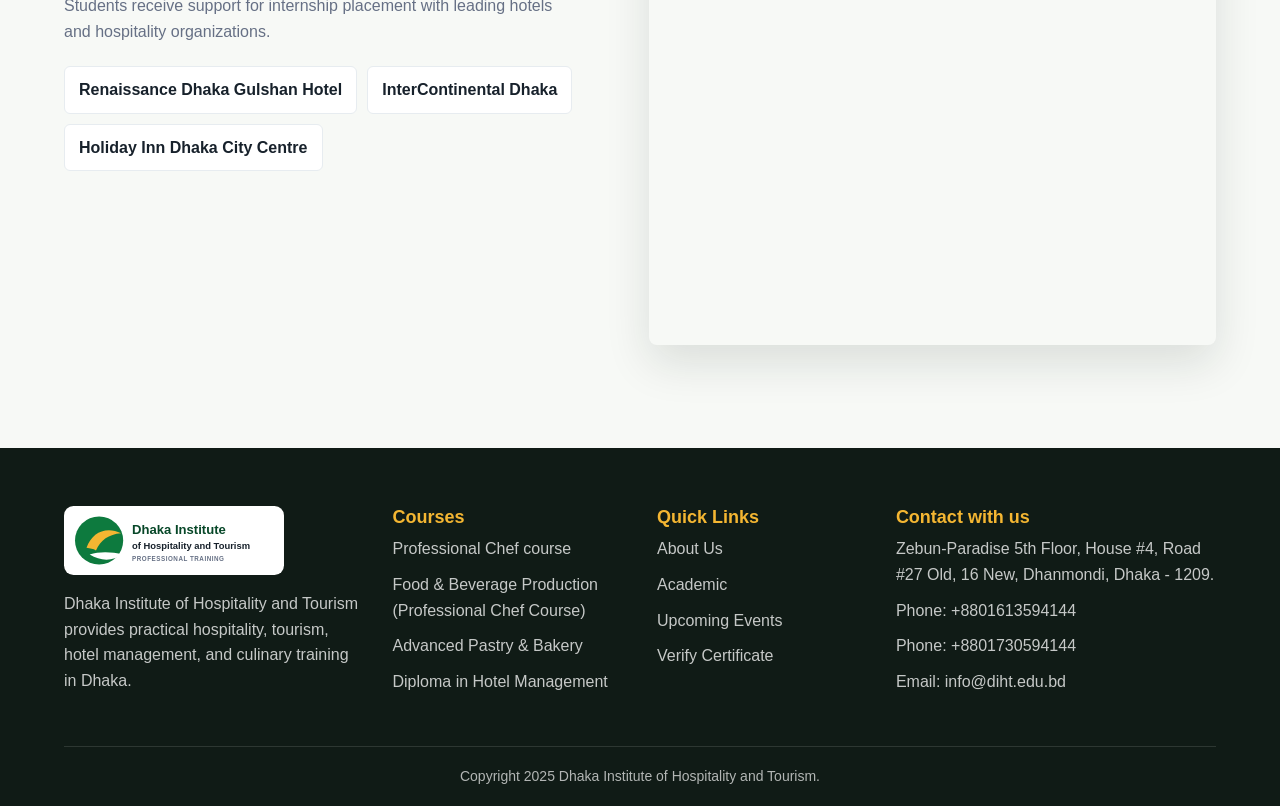
==== commit 55c5d58f: "Update website content" ====
--- a/index.html
+++ b/index.html
@@ -3,30 +3,29 @@
 <head>
   <meta charset="utf-8">
   <meta name="viewport" content="width=device-width, initial-scale=1">
-  <title>YES Tourism & Hotel Management Institute</title>
-  <link rel="preconnect" href="https://yesinstitutebd.com">
+  <title>Dhaka Institute of Hospitality and Tourism</title>
   <link rel="stylesheet" href="styles.css">
 </head>
 <body>
   <header class="site-header">
     <div class="top-strip">
       <span>Zebun-Paradise 5th Floor, Dhanmondi, Dhaka</span>
-      <span>+8801613594144 | yesinstitutebd@gmail.com</span>
+      <span>+8801613594144 | info@diht.edu.bd</span>
     </div>
     <nav class="nav">
-      <a class="brand" href="#">
-        <img src="https://yesinstitutebd.com/wp-content/uploads/2025/01/logo-1-2-1.png" alt="YES Institute logo">
+      <a class="brand" href="index.html">
+        <img src="logo.svg" alt="Dhaka Institute of Hospitality and Tourism logo">
       </a>
       <button class="menu-toggle" type="button" aria-label="Toggle navigation">Menu</button>
       <div class="nav-links">
-        <a href="#about">About YES!</a>
+        <a href="#about">About DIHT</a>
         <a href="#academic">Academic</a>
         <a href="#courses">Courses</a>
         <a href="#events">Events</a>
         <a href="#contact">Contact Us</a>
         <a href="#more">More</a>
       </div>
-      <a class="nav-cta" href="#admission">Admission form</a>
+      <a class="nav-cta" href="admission.html">Admission form</a>
     </nav>
   </header>
 
@@ -34,15 +33,15 @@
     <section class="hero" id="admission">
       <div class="hero-overlay"></div>
       <div class="hero-inner">
-        <p class="eyebrow">YES Tourism & Hotel Management Institute</p>
-        <h1>Build Your Career in Tourism, Hospitality & Culinary Industry</h1>
+        <p class="eyebrow">Dhaka Institute of Hospitality and Tourism</p>
+        <h1>Build Your Career in Hospitality, Tourism & Culinary Industry</h1>
         <p>
-          YES Tourism & Hotel Management Institute is an accredited and renowned private organization
-          located at Dhanmondi, Dhaka-Bangladesh.
+          Dhaka Institute of Hospitality and Tourism provides career-focused training for students
+          preparing for hospitality, tourism, hotel operations, and professional culinary work.
         </p>
         <div class="hero-actions">
-          <a class="button primary" href="#contact">Admission Now</a>
-          <a class="button secondary" href="#overview">YES Overview</a>
+          <a class="button primary" href="admission.html">Admission Now</a>
+          <a class="button secondary" href="#overview">DIHT Overview</a>
         </div>
         <div class="stats">
           <div><strong>1000+</strong><span>Students</span></div>
@@ -54,8 +53,8 @@
 
     <section class="overview" id="overview">
       <div class="section-head">
-        <p class="eyebrow">YES Overview</p>
-        <h2>Professional training for hospitality careers</h2>
+        <p class="eyebrow">DIHT Overview</p>
+        <h2>Professional training for hospitality and culinary careers</h2>
       </div>
       <div class="photo-grid">
         <img src="https://yesinstitutebd.com/wp-content/uploads/2025/01/Certificate-Ceremony-1024x576.jpg" alt="Certificate ceremony">
@@ -67,14 +66,15 @@
 
     <section class="split-section" id="about">
       <div class="split-media">
-        <img src="https://yesinstitutebd.com/wp-content/uploads/2025/01/home-2-image-1-1.jpg" alt="YES Institute culinary training">
+        <img src="https://yesinstitutebd.com/wp-content/uploads/2025/01/home-2-image-1-1.jpg" alt="Dhaka Institute of Hospitality and Tourism culinary training">
       </div>
       <div class="split-copy">
-        <p class="eyebrow">About YES</p>
+        <p class="eyebrow">About DIHT</p>
         <h2>First quality training with a learner-centred approach</h2>
         <p>
-          At YES Tourism & Hotel Management Institute, students prepare for tourism, culinary arts,
-          and hotel management through practical training, experienced faculty, and industry placement support.
+          At Dhaka Institute of Hospitality and Tourism, students prepare for hospitality, tourism,
+          culinary arts, and hotel management through practical training, experienced faculty, and
+          industry placement support.
         </p>
         <ul class="check-list">
           <li>Practice skills in a real hospitality environment</li>
@@ -92,34 +92,34 @@
         <h2>Our Popular Courses</h2>
       </div>
       <div class="card-grid three">
-        <article class="course-card">
+        <a class="course-card" href="diploma-in-hotel-management.html">
           <img src="https://yesinstitutebd.com/wp-content/uploads/2025/04/22-1024x683.jpg" alt="Hotel management course">
           <div>
             <h3>Diploma in Hotel Management</h3>
             <p>Complete hospitality training for front office, service, housekeeping, and management careers.</p>
           </div>
-        </article>
-        <article class="course-card">
+        </a>
+        <a class="course-card" href="certificate-fb-production-1-year.html">
           <img src="https://yesinstitutebd.com/wp-content/uploads/2025/05/Web-Cover.webp" alt="Chef course">
           <div>
             <h3>Certificate Program in F & B Production 1 Year</h3>
             <p>Professional chef training with culinary fundamentals, production skills, and practical kitchen work.</p>
           </div>
-        </article>
-        <article class="course-card">
+        </a>
+        <a class="course-card" href="certificate-fb-production-6-months.html">
           <img src="https://yesinstitutebd.com/wp-content/uploads/2025/04/43-FILEminimizer-1024x683.jpg" alt="Food production course">
           <div>
-            <h3>Certificate Program in F & B Production 6 Months</h3>
-            <p>Focused culinary training designed for learners preparing for entry-level industry roles.</p>
-          </div>
-        </article>
+            <h3>Food &amp; Beverage Production (Professional Chef Course) Six Month</h3>
+            <p>Your first step to becoming a professional chef through focused culinary training and practical kitchen work.</p>
+          </div>
+        </a>
       </div>
     </section>
 
     <section class="admit-banner">
-      <h2>Are you ready to admit at YES Institute?</h2>
+      <h2>Are you ready to apply at Dhaka Institute of Hospitality and Tourism?</h2>
       <p>Grab the chance to prepare yourself for hospitality, tourism, and culinary careers.</p>
-      <a class="button light" href="#contact">Admission Now</a>
+      <a class="button light" href="admission.html">Admission Now</a>
     </section>
 
     <section class="stories" id="academic">
@@ -188,8 +188,8 @@
     <section class="placement">
       <div class="section-head">
         <p class="eyebrow">Placement</p>
-        <h2>YES Job Placement</h2>
-        <p>YES Tourism & Hotel Management Institute provides job and internship placement support for students.</p>
+        <h2>DIHT Job Placement</h2>
+        <p>Dhaka Institute of Hospitality and Tourism provides job and internship placement support for students.</p>
       </div>
       <div class="card-grid two">
         <article class="profile-card">
@@ -214,7 +214,7 @@
     <section class="internship" id="more">
       <div class="split-copy">
         <p class="eyebrow">Internship Placement</p>
-        <h2>YES Institute Students Internship Placement</h2>
+        <h2>DIHT Students Internship Placement</h2>
         <p>Students receive support for internship placement with leading hotels and hospitality organizations.</p>
         <div class="mini-list">
           <span>Renaissance Dhaka Gulshan Hotel</span>
@@ -222,39 +222,39 @@
           <span>Holiday Inn Dhaka City Centre</span>
         </div>
       </div>
-      <img src="https://yesinstitutebd.com/wp-content/uploads/2025/01/9.jpg" alt="YES Institute students internship">
+      <img src="https://yesinstitutebd.com/wp-content/uploads/2025/01/9.jpg" alt="Dhaka Institute of Hospitality and Tourism students internship">
     </section>
   </main>
 
   <footer class="footer" id="contact">
     <div class="footer-grid">
       <div>
-        <img class="footer-logo" src="https://yesinstitutebd.com/wp-content/uploads/2025/01/logo-1-2-1.png" alt="YES Institute logo">
-        <p>YES Tourism & Hotel Management Institute is an accredited private organization located at Dhanmondi, Dhaka-Bangladesh.</p>
+        <img class="footer-logo" src="logo.svg" alt="Dhaka Institute of Hospitality and Tourism logo">
+        <p>Dhaka Institute of Hospitality and Tourism provides practical hospitality, tourism, hotel management, and culinary training in Dhaka.</p>
       </div>
       <div>
         <h3>Courses</h3>
-        <a href="#">Professional Chef course</a>
-        <a href="#">Professional Pastry & Bakery</a>
-        <a href="#">Advanced Pastry & Bakery</a>
-        <a href="#">Diploma in Hotel Management</a>
+        <a href="certificate-fb-production-1-year.html">Professional Chef course</a>
+        <a href="certificate-fb-production-6-months.html">Food &amp; Beverage Production (Professional Chef Course)</a>
+        <a href="certificate-fb-production-6-months.html">Advanced Pastry & Bakery</a>
+        <a href="diploma-in-hotel-management.html">Diploma in Hotel Management</a>
       </div>
       <div>
         <h3>Quick Links</h3>
         <a href="#about">About Us</a>
         <a href="#academic">Academic</a>
         <a href="#events">Upcoming Events</a>
-        <a href="#">Verify Certificate</a>
+        <a href="verify-certificate-9f4b77c2-28a6-4c97-9d6c-2db7380f3f1e.html">Verify Certificate</a>
       </div>
       <div>
         <h3>Contact with us</h3>
         <p>Zebun-Paradise 5th Floor, House #4, Road #27 Old, 16 New, Dhanmondi, Dhaka - 1209.</p>
         <p>Phone: +8801613594144</p>
         <p>Phone: +8801730594144</p>
-        <p>Email: yesinstitutebd@gmail.com</p>
+        <p>Email: info@diht.edu.bd</p>
       </div>
     </div>
-    <div class="copyright">Copyright 2025 YES Tourism & Hotel Management Institute.</div>
+    <div class="copyright">Copyright 2025 Dhaka Institute of Hospitality and Tourism.</div>
   </footer>
 
   <script>
--- a/styles.css
+++ b/styles.css
@@ -64,7 +64,7 @@
 }
 
 .brand img {
-  width: 132px;
+  width: 220px;
   height: auto;
 }
 
@@ -360,6 +360,15 @@
   box-shadow: 0 14px 34px rgba(23, 33, 43, 0.08);
 }
 
+.course-card {
+  transition: transform 160ms ease, box-shadow 160ms ease;
+}
+
+.course-card:hover {
+  transform: translateY(-4px);
+  box-shadow: 0 18px 42px rgba(23, 33, 43, 0.13);
+}
+
 .course-card img {
   width: 100%;
   aspect-ratio: 16 / 10;
@@ -375,6 +384,261 @@
 .profile-card p {
   color: var(--muted);
   margin: 0;
+}
+
+.page-hero,
+.course-hero {
+  display: grid;
+  grid-template-columns: minmax(0, 0.95fr) minmax(0, 1.05fr);
+  gap: clamp(30px, 6vw, 72px);
+  align-items: center;
+  background: var(--bg);
+}
+
+.page-hero {
+  min-height: 420px;
+  color: var(--white);
+  background:
+    linear-gradient(90deg, rgba(5, 42, 26, 0.92), rgba(8, 62, 41, 0.62)),
+    url("https://yesinstitutebd.com/wp-content/uploads/2025/01/Tag-1.png") center / cover;
+}
+
+.page-hero > div {
+  width: min(780px, 100%);
+}
+
+.page-hero .eyebrow,
+.course-hero .eyebrow {
+  color: var(--lime);
+}
+
+.page-hero p,
+.course-hero p {
+  max-width: 680px;
+  font-size: 18px;
+}
+
+.course-hero img {
+  width: 100%;
+  aspect-ratio: 16 / 11;
+  object-fit: cover;
+  border-radius: 8px;
+  box-shadow: var(--shadow);
+}
+
+.course-hero h1,
+.page-hero h1 {
+  font-size: clamp(38px, 5vw, 62px);
+}
+
+.course-hero {
+  color: var(--white);
+  background: linear-gradient(135deg, var(--green-dark), var(--green));
+}
+
+.detail-layout {
+  width: min(1180px, calc(100% - 36px));
+  margin: 0 auto;
+  padding-left: 0;
+  padding-right: 0;
+  display: grid;
+  grid-template-columns: minmax(0, 1fr) 360px;
+  gap: 28px;
+  align-items: start;
+}
+
+.detail-main,
+.detail-card,
+.admission-form {
+  background: var(--white);
+  border: 1px solid var(--line);
+  border-radius: 8px;
+  box-shadow: 0 14px 34px rgba(23, 33, 43, 0.08);
+}
+
+.detail-main {
+  padding: clamp(24px, 4vw, 42px);
+}
+
+.detail-main p,
+.detail-card p {
+  color: var(--muted);
+}
+
+.detail-card {
+  position: sticky;
+  top: 126px;
+  padding: 26px;
+}
+
+.detail-card .button {
+  width: 100%;
+  margin-top: 12px;
+}
+
+.form-section {
+  background: var(--white);
+}
+
+.admission-form {
+  width: min(980px, 100%);
+  margin: 0 auto;
+  padding: clamp(22px, 4vw, 42px);
+}
+
+.form-grid {
+  display: grid;
+  grid-template-columns: repeat(2, minmax(0, 1fr));
+  gap: 18px;
+}
+
+.admission-form label {
+  display: grid;
+  gap: 8px;
+  margin-bottom: 18px;
+  color: var(--ink);
+  font-weight: 800;
+}
+
+.admission-form input,
+.admission-form select,
+.admission-form textarea {
+  width: 100%;
+  border: 1px solid var(--line);
+  border-radius: 6px;
+  padding: 13px 14px;
+  color: var(--ink);
+  font: inherit;
+  background: var(--white);
+}
+
+.admission-form input:focus,
+.admission-form select:focus,
+.admission-form textarea:focus {
+  outline: 3px solid rgba(13, 122, 62, 0.14);
+  border-color: var(--green);
+}
+
+.success-message {
+  display: none;
+  margin: 18px 0 0;
+  padding: 14px 16px;
+  border-radius: 6px;
+  background: #eaf7ee;
+  color: var(--green-dark);
+  font-weight: 900;
+}
+
+.success-message.is-visible {
+  display: block;
+}
+
+.verify-hero {
+  background:
+    linear-gradient(90deg, rgba(5, 42, 26, 0.94), rgba(8, 62, 41, 0.68)),
+    url("https://yesinstitutebd.com/wp-content/uploads/2025/01/Certificate-Ceremony-1024x576.jpg") center / cover;
+}
+
+.verify-section {
+  background: var(--bg);
+}
+
+.verify-card {
+  width: min(1080px, 100%);
+  margin: 0 auto;
+  padding: clamp(22px, 4vw, 44px);
+  border: 1px solid var(--line);
+  border-radius: 8px;
+  background: var(--white);
+  box-shadow: var(--shadow);
+}
+
+.verify-status {
+  display: flex;
+  flex-wrap: wrap;
+  align-items: center;
+  justify-content: space-between;
+  gap: 14px;
+  margin-bottom: 30px;
+  padding: 16px 18px;
+  border-radius: 8px;
+  background: #eaf7ee;
+  color: var(--green-dark);
+}
+
+.verify-status span {
+  display: inline-flex;
+  align-items: center;
+  min-height: 34px;
+  padding: 8px 12px;
+  border-radius: 6px;
+  background: var(--green);
+  color: var(--white);
+  font-size: 13px;
+  font-weight: 900;
+  text-transform: uppercase;
+}
+
+.verify-status strong {
+  font-size: clamp(22px, 3vw, 32px);
+  line-height: 1.1;
+}
+
+.certificate-panel {
+  display: grid;
+  grid-template-columns: minmax(0, 1fr) 280px;
+  gap: clamp(24px, 5vw, 48px);
+  align-items: start;
+}
+
+.certificate-panel h2 {
+  margin-bottom: 22px;
+}
+
+.certificate-details {
+  display: grid;
+  gap: 14px;
+  margin: 0;
+}
+
+.certificate-details div {
+  display: grid;
+  grid-template-columns: 170px minmax(0, 1fr);
+  gap: 18px;
+  padding-bottom: 14px;
+  border-bottom: 1px solid var(--line);
+}
+
+.certificate-details dt {
+  color: var(--muted);
+  font-weight: 800;
+}
+
+.certificate-details dd {
+  margin: 0;
+  color: var(--ink);
+  font-weight: 900;
+}
+
+.qr-panel {
+  padding: 18px;
+  border: 1px solid var(--line);
+  border-radius: 8px;
+  background: var(--white);
+  text-align: center;
+}
+
+.qr-panel img {
+  width: 100%;
+  max-width: 240px;
+  margin: 0 auto 14px;
+  border-radius: 6px;
+}
+
+.qr-panel p {
+  margin: 0;
+  color: var(--muted);
+  font-weight: 800;
 }
 
 .admit-banner {
@@ -555,7 +819,7 @@
 }
 
 .footer-logo {
-  width: 150px;
+  width: 220px;
   margin-bottom: 16px;
 }
 
@@ -627,8 +891,16 @@
   .split-section,
   .internship,
   .events-section,
+  .page-hero,
+  .course-hero,
+  .detail-layout,
+  .certificate-panel,
   .footer-grid {
     grid-template-columns: 1fr;
+  }
+
+  .detail-card {
+    position: static;
   }
 
   .photo-grid {
@@ -652,7 +924,7 @@
   }
 
   .brand img {
-    width: 108px;
+    width: 180px;
   }
 
   .nav-cta {
@@ -676,12 +948,14 @@
   .stats,
   .card-grid.three,
   .card-grid.two,
-  .story-row {
+  .story-row,
+  .form-grid {
     grid-template-columns: 1fr;
   }
 
   .event-item,
-  .profile-card {
+  .profile-card,
+  .certificate-details div {
     grid-template-columns: 1fr;
   }
 
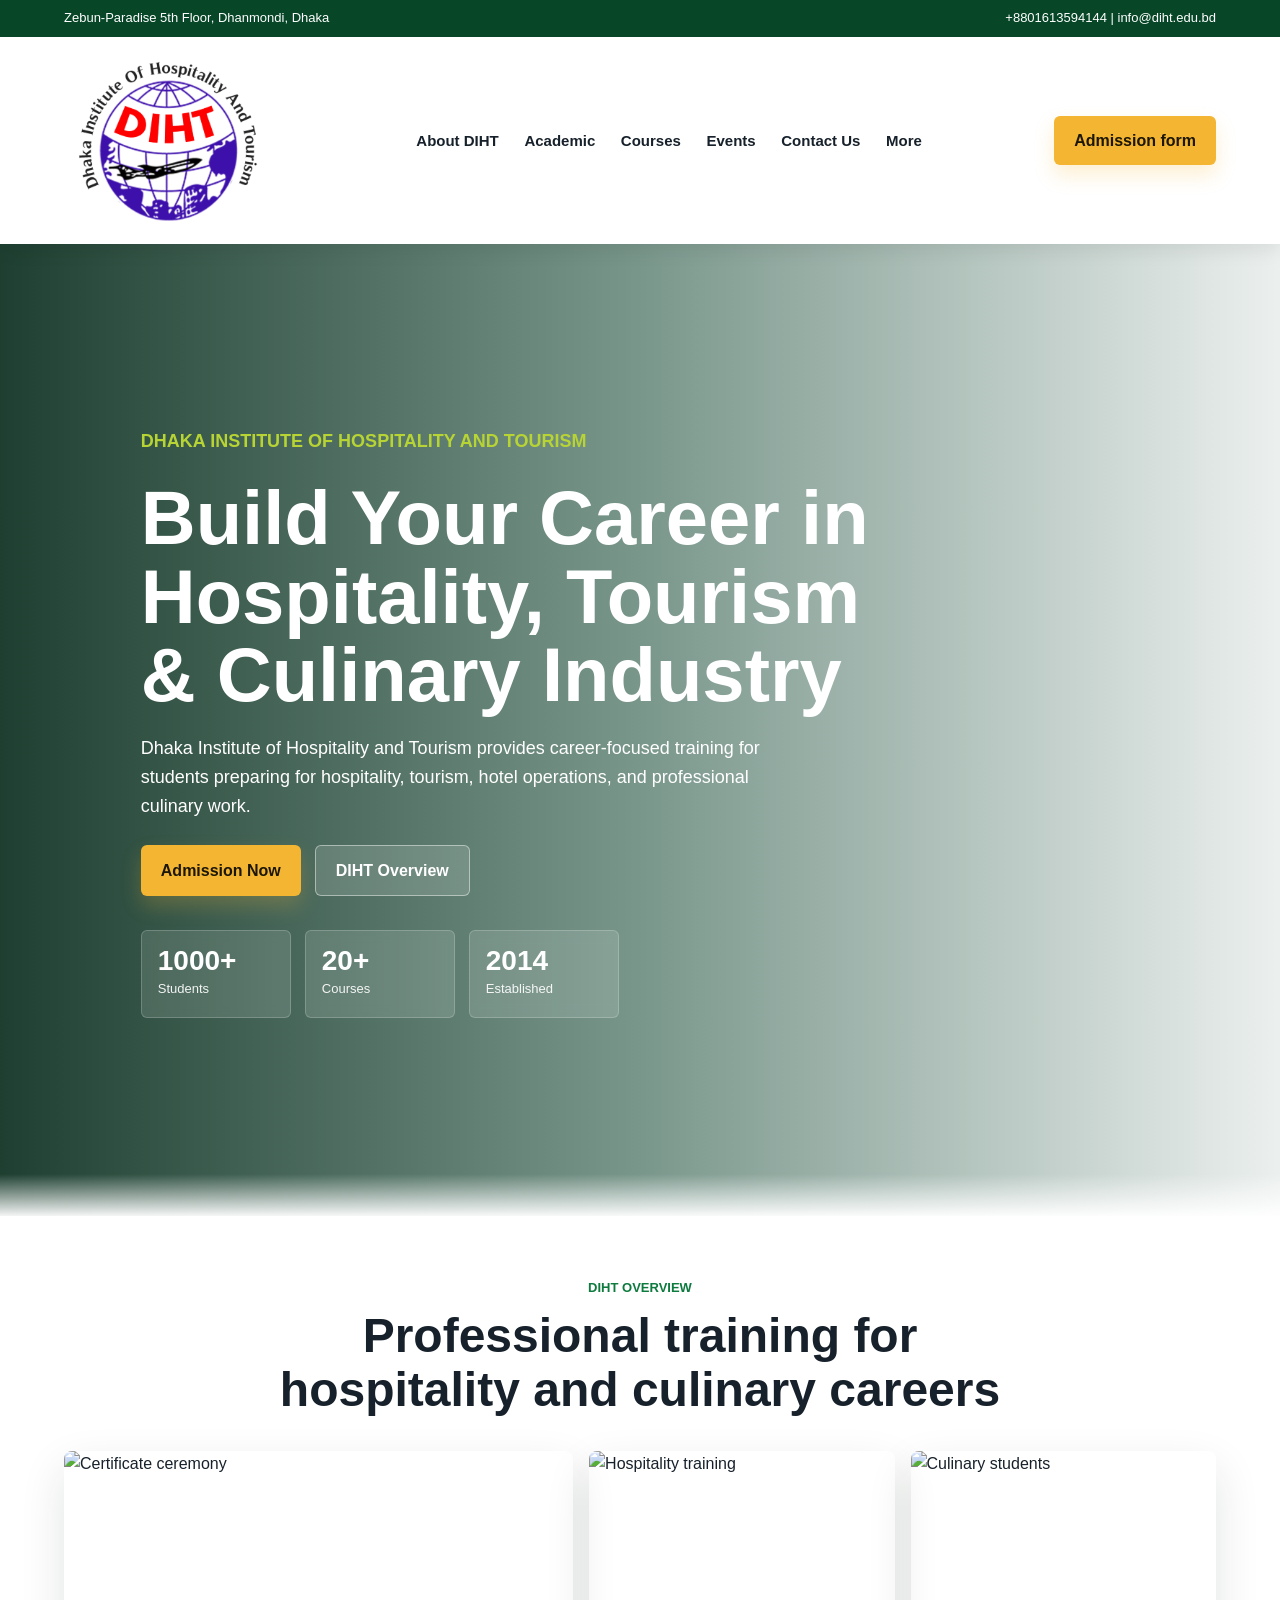
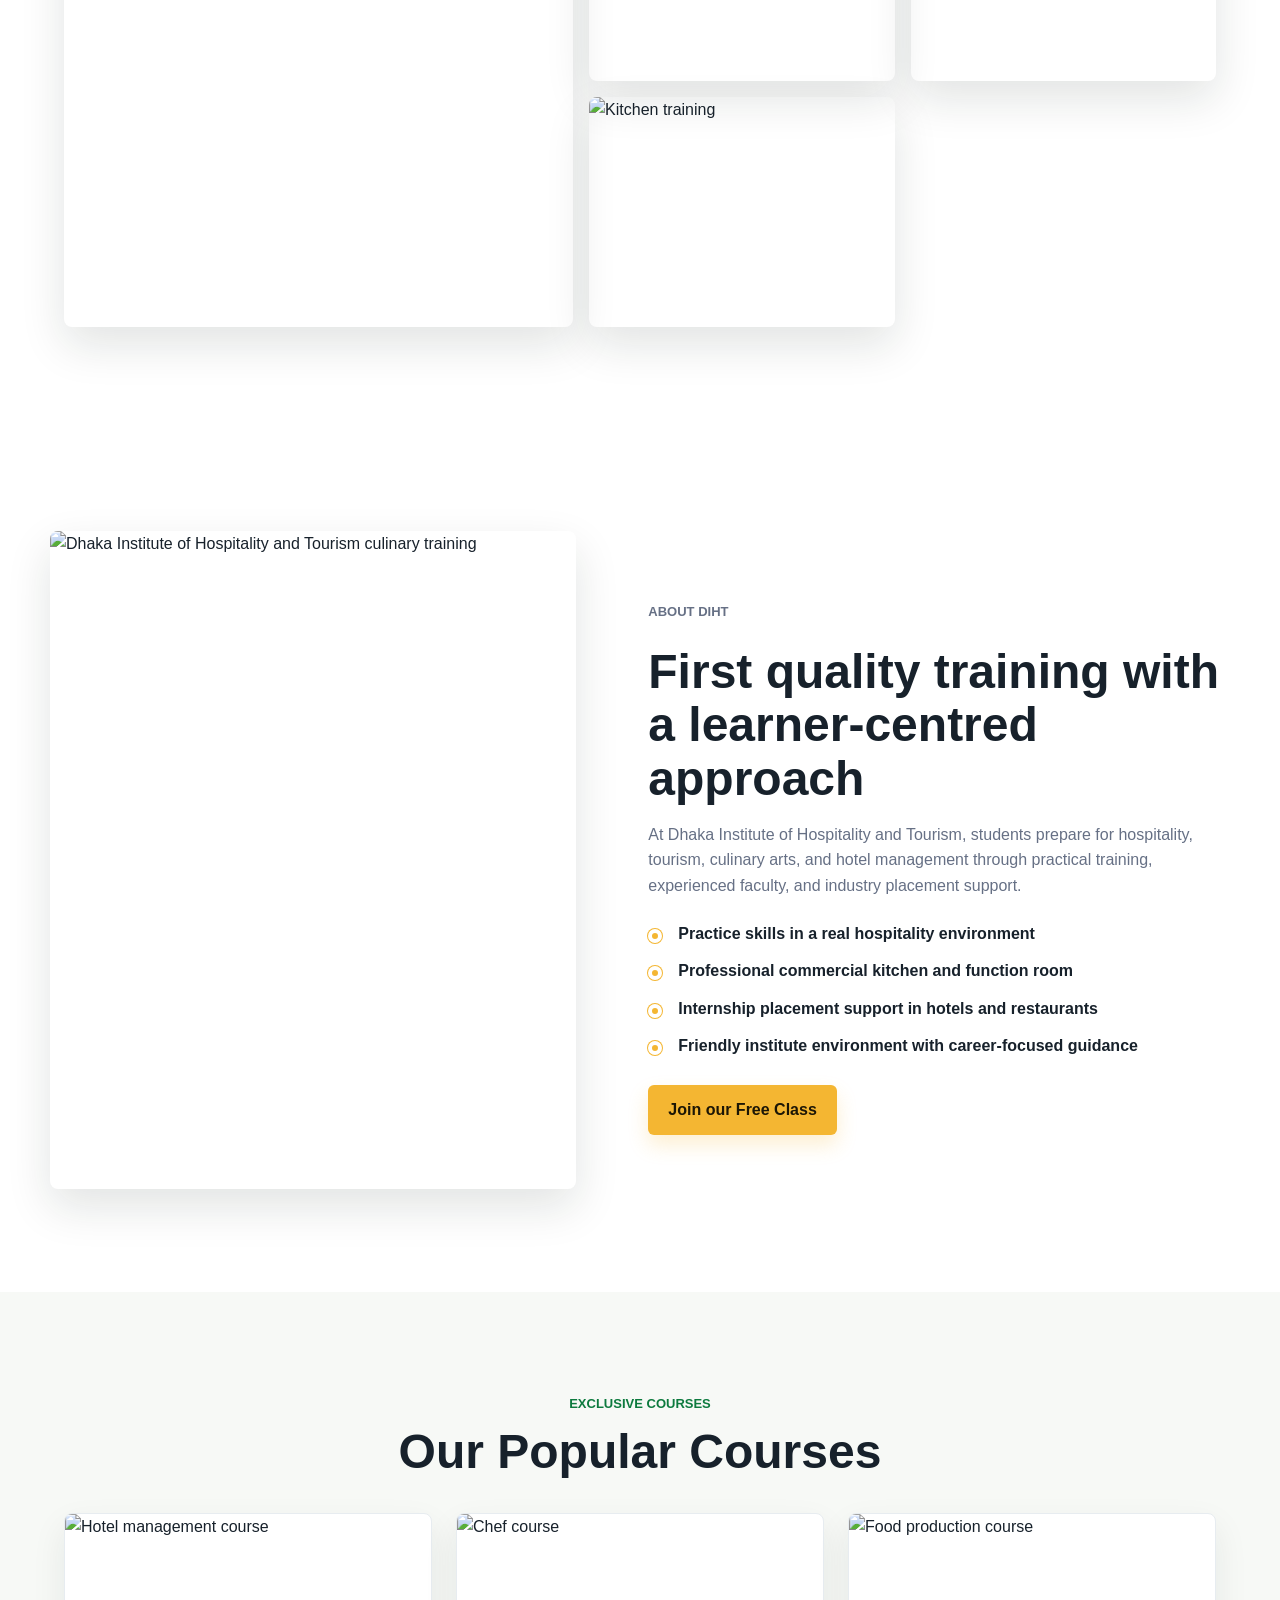
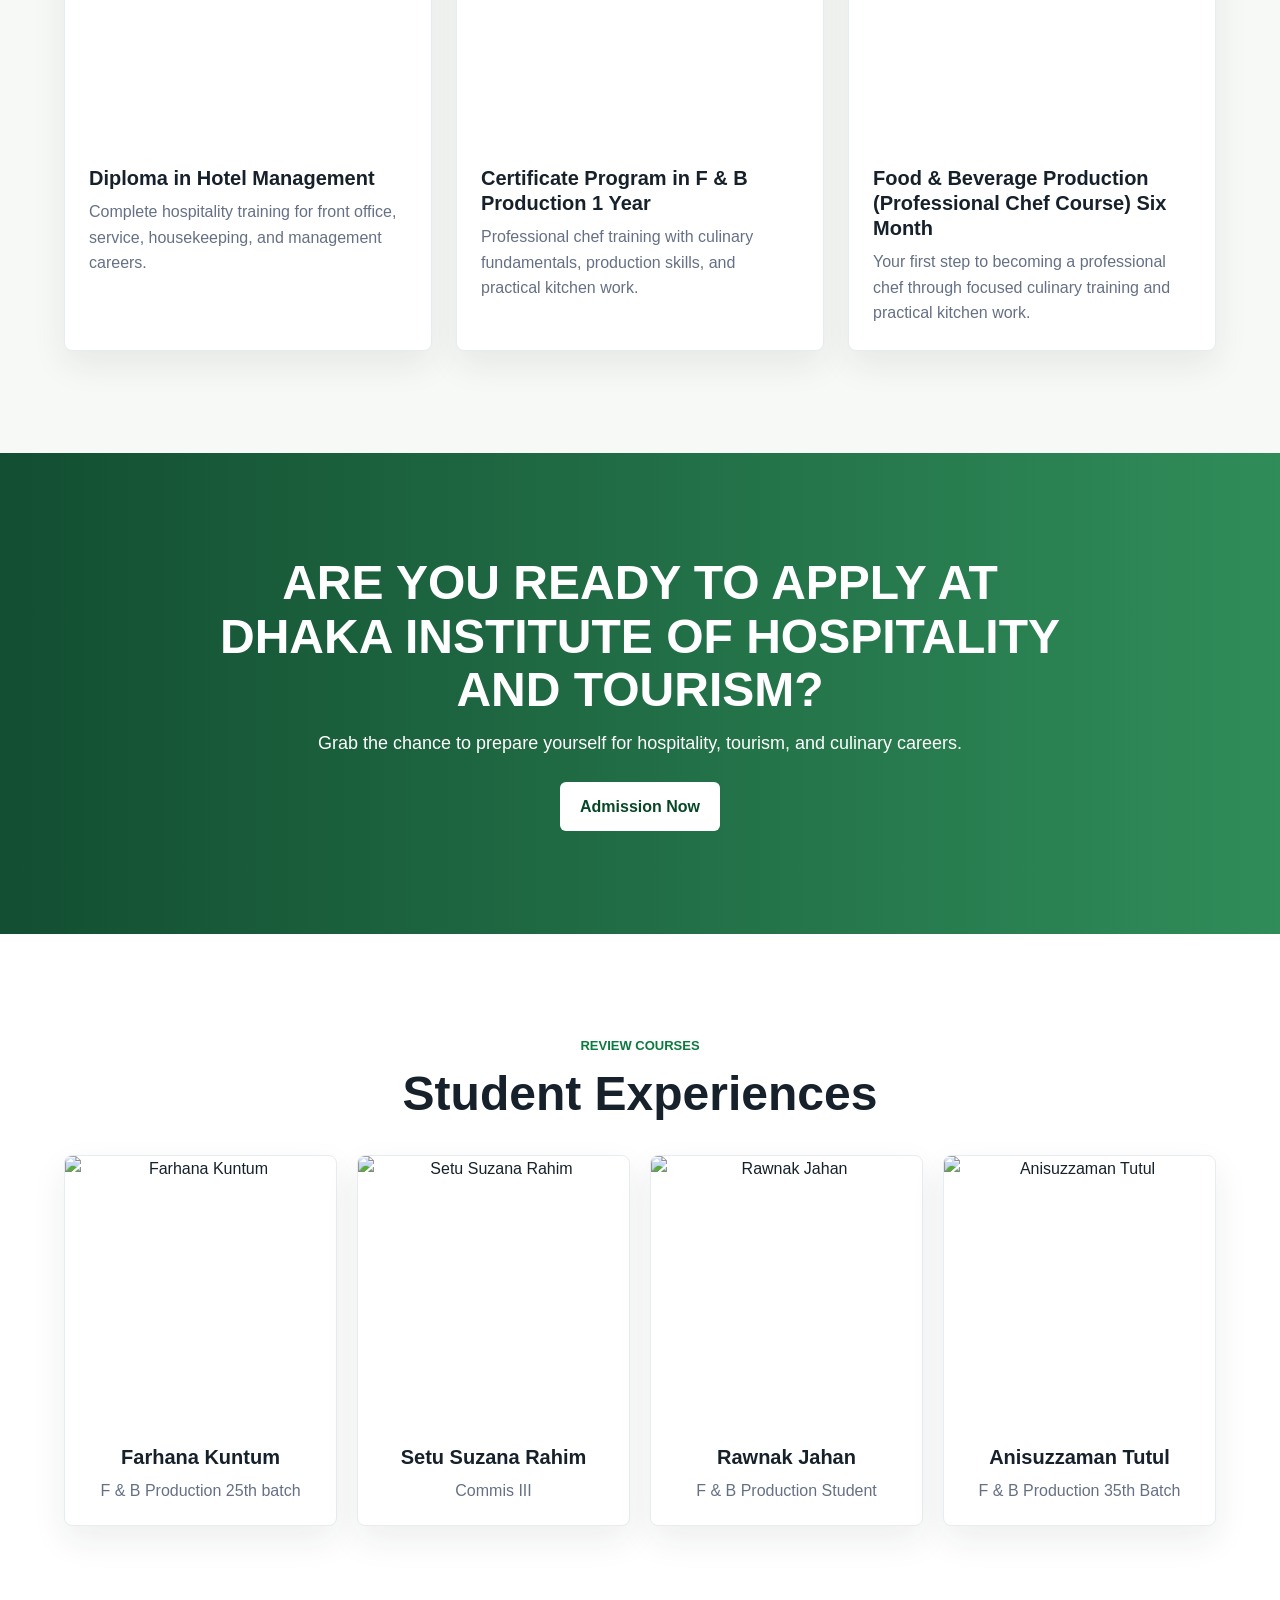
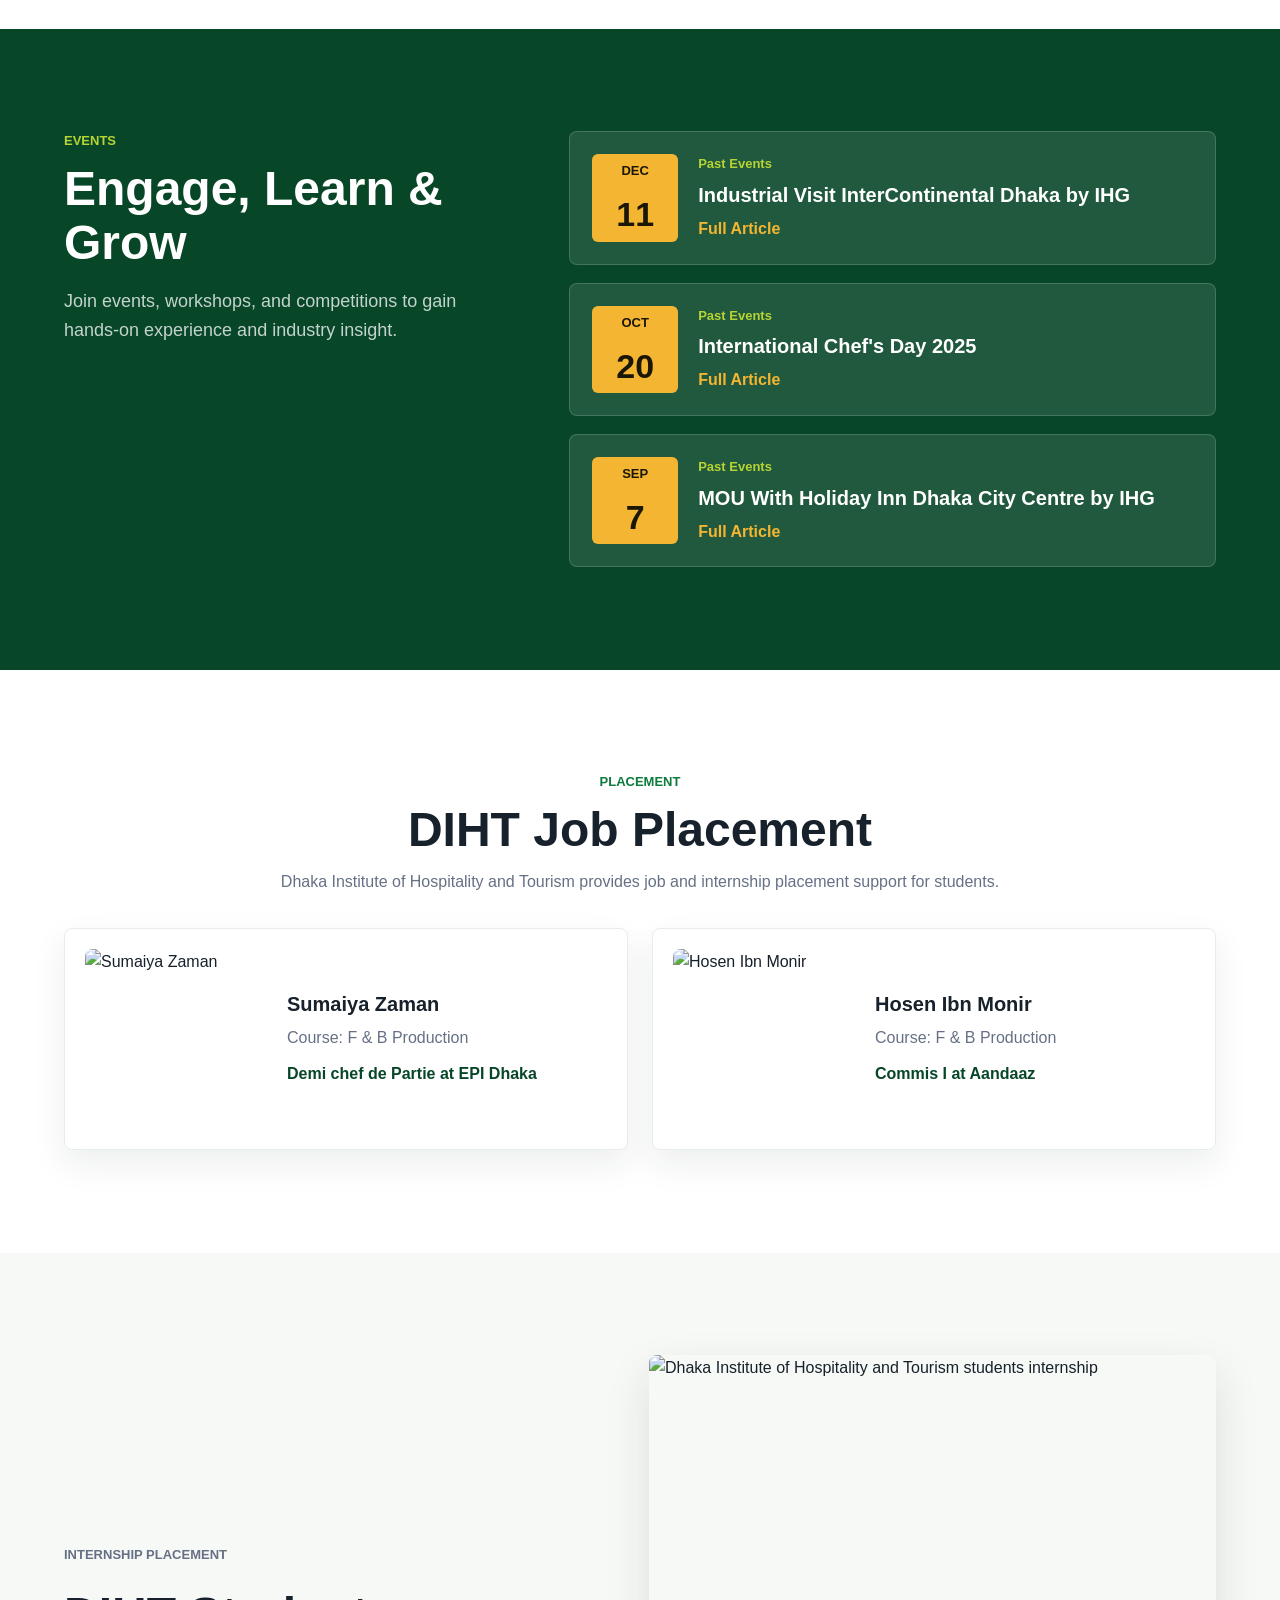
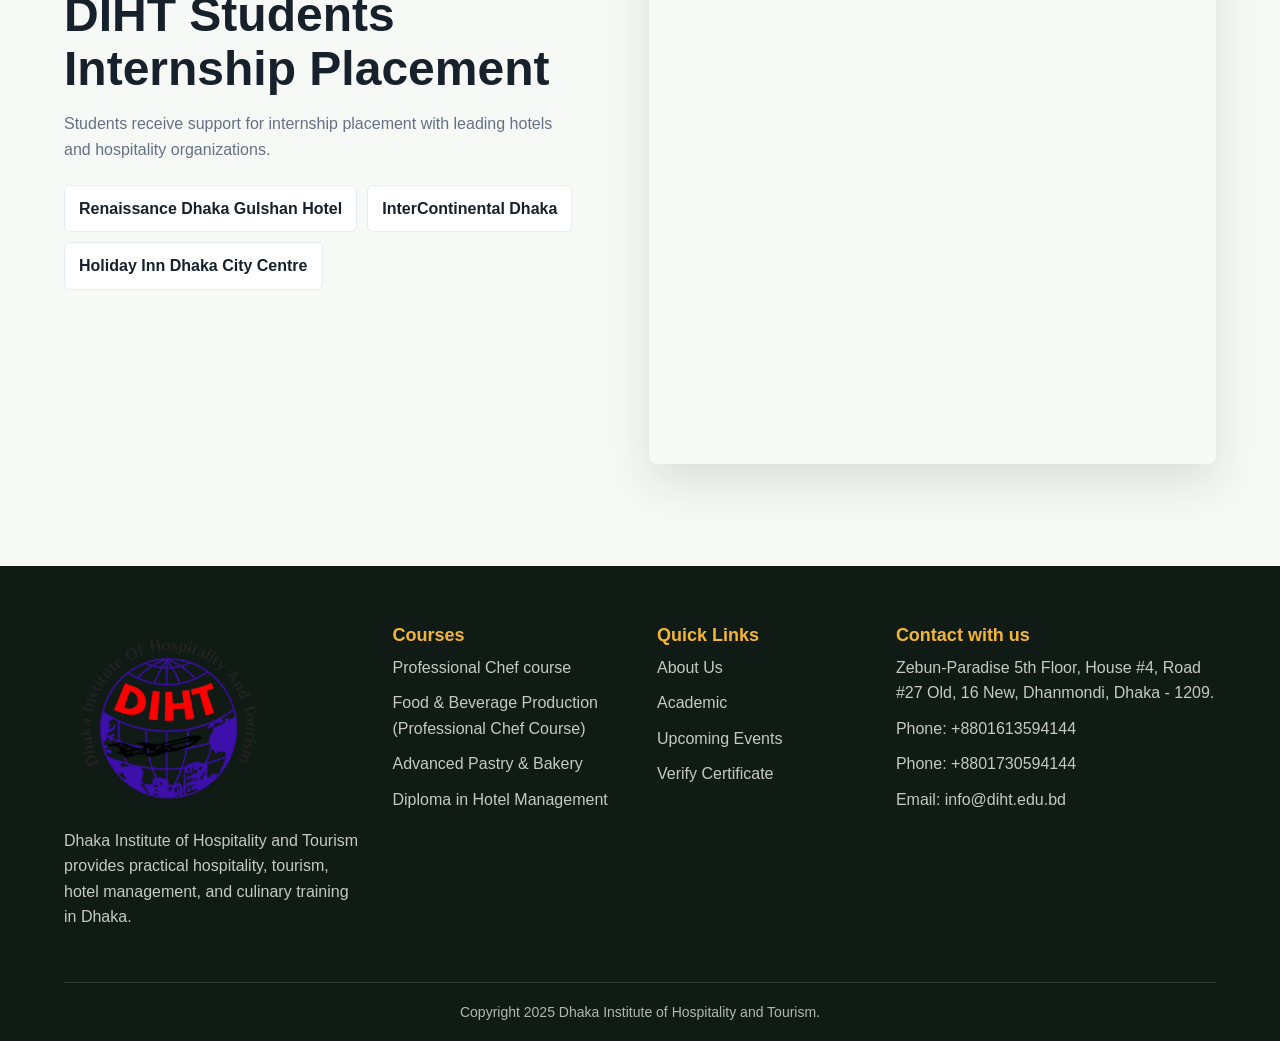
==== commit a61b8a8d: "Update website logo" ====
--- a/index.html
+++ b/index.html
@@ -14,7 +14,7 @@
     </div>
     <nav class="nav">
       <a class="brand" href="index.html">
-        <img src="logo.svg" alt="Dhaka Institute of Hospitality and Tourism logo">
+        <img src="diht-logo.png" alt="Dhaka Institute of Hospitality and Tourism logo">
       </a>
       <button class="menu-toggle" type="button" aria-label="Toggle navigation">Menu</button>
       <div class="nav-links">
@@ -229,7 +229,7 @@
   <footer class="footer" id="contact">
     <div class="footer-grid">
       <div>
-        <img class="footer-logo" src="logo.svg" alt="Dhaka Institute of Hospitality and Tourism logo">
+        <img class="footer-logo" src="diht-logo.png" alt="Dhaka Institute of Hospitality and Tourism logo">
         <p>Dhaka Institute of Hospitality and Tourism provides practical hospitality, tourism, hotel management, and culinary training in Dhaka.</p>
       </div>
       <div>
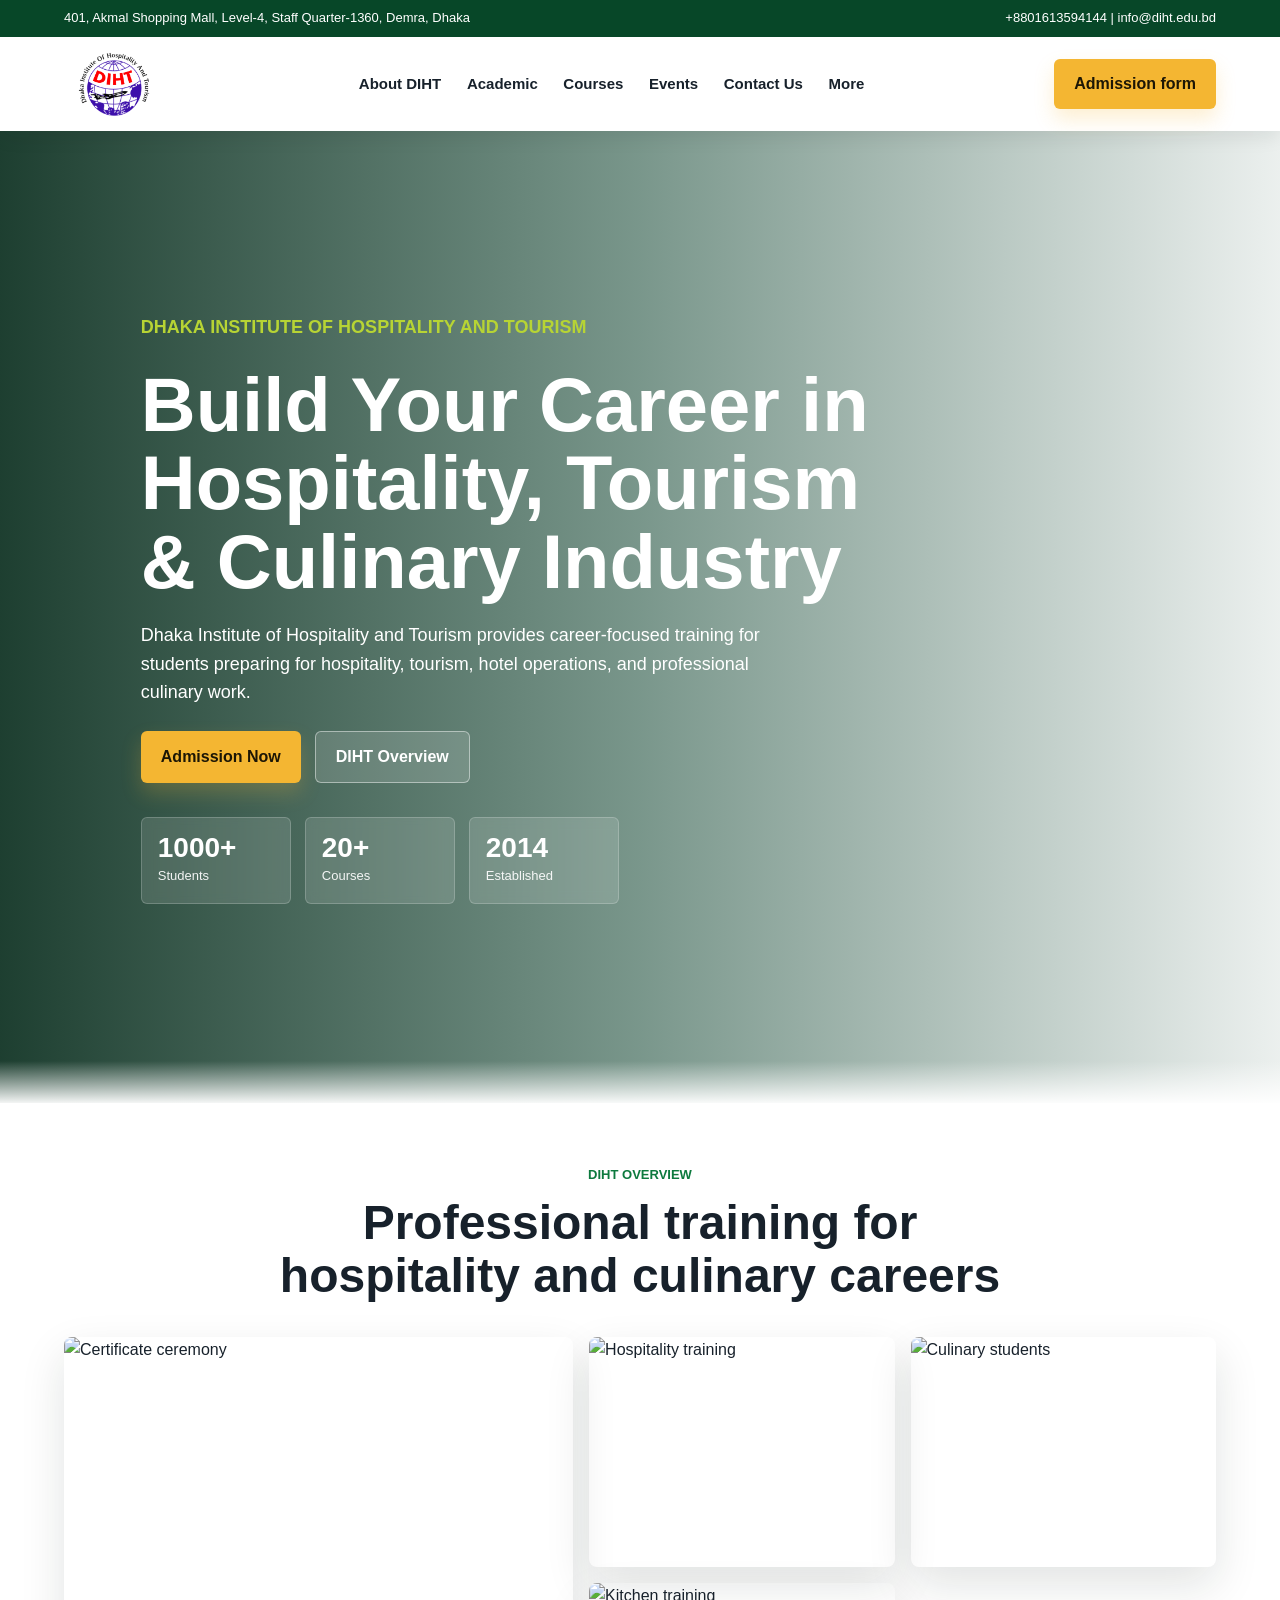
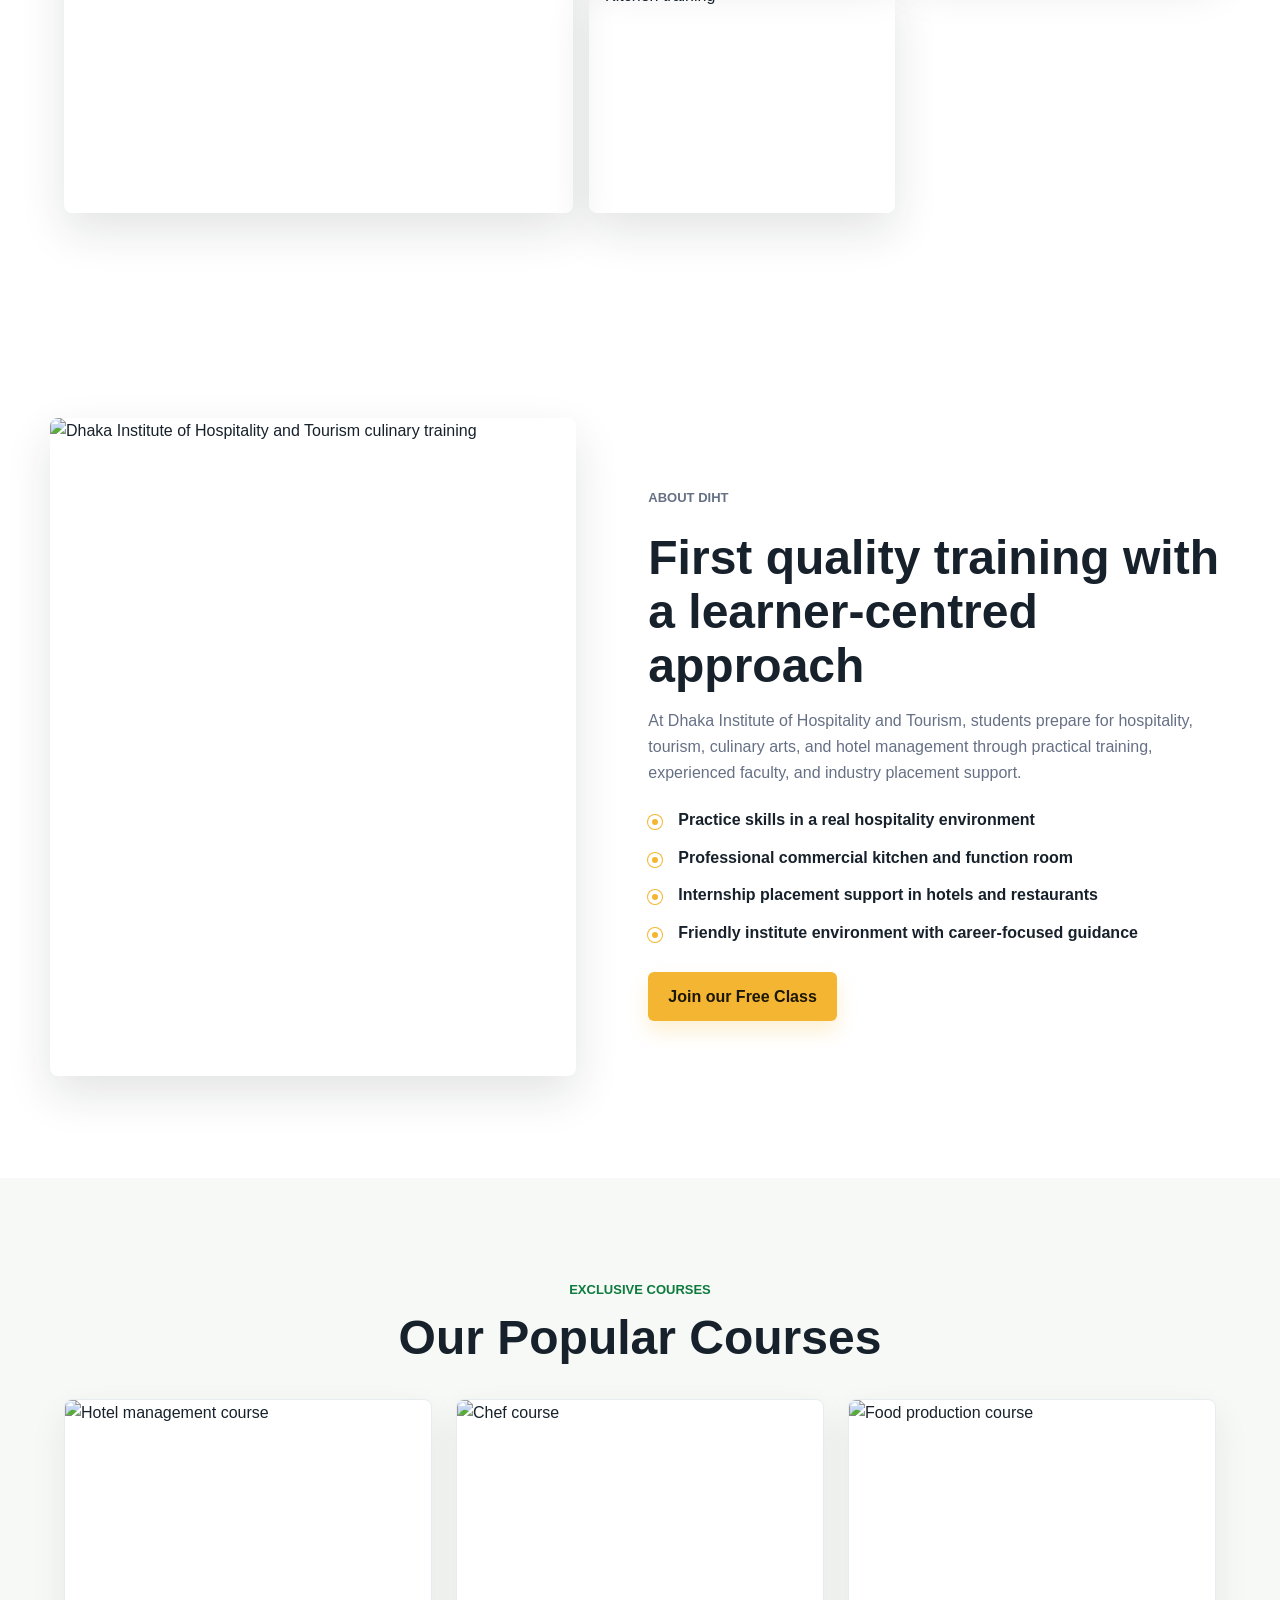
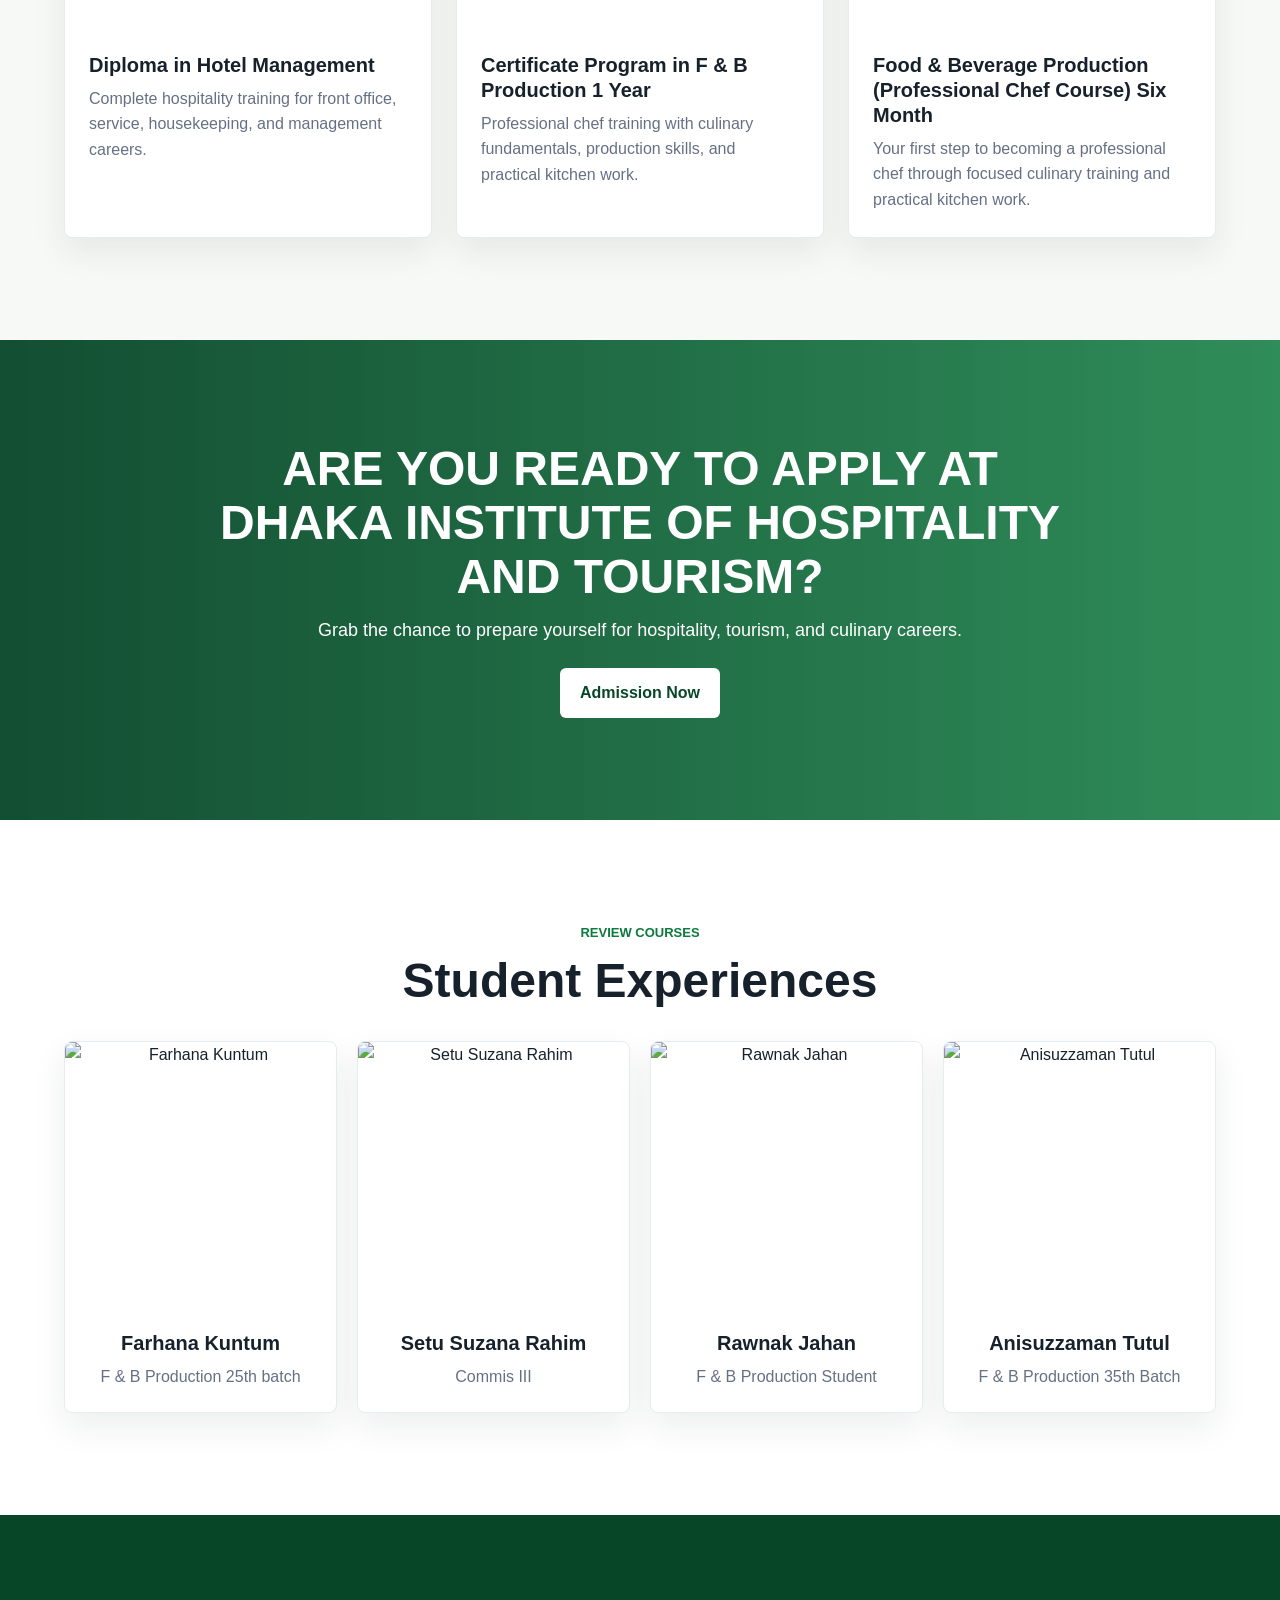
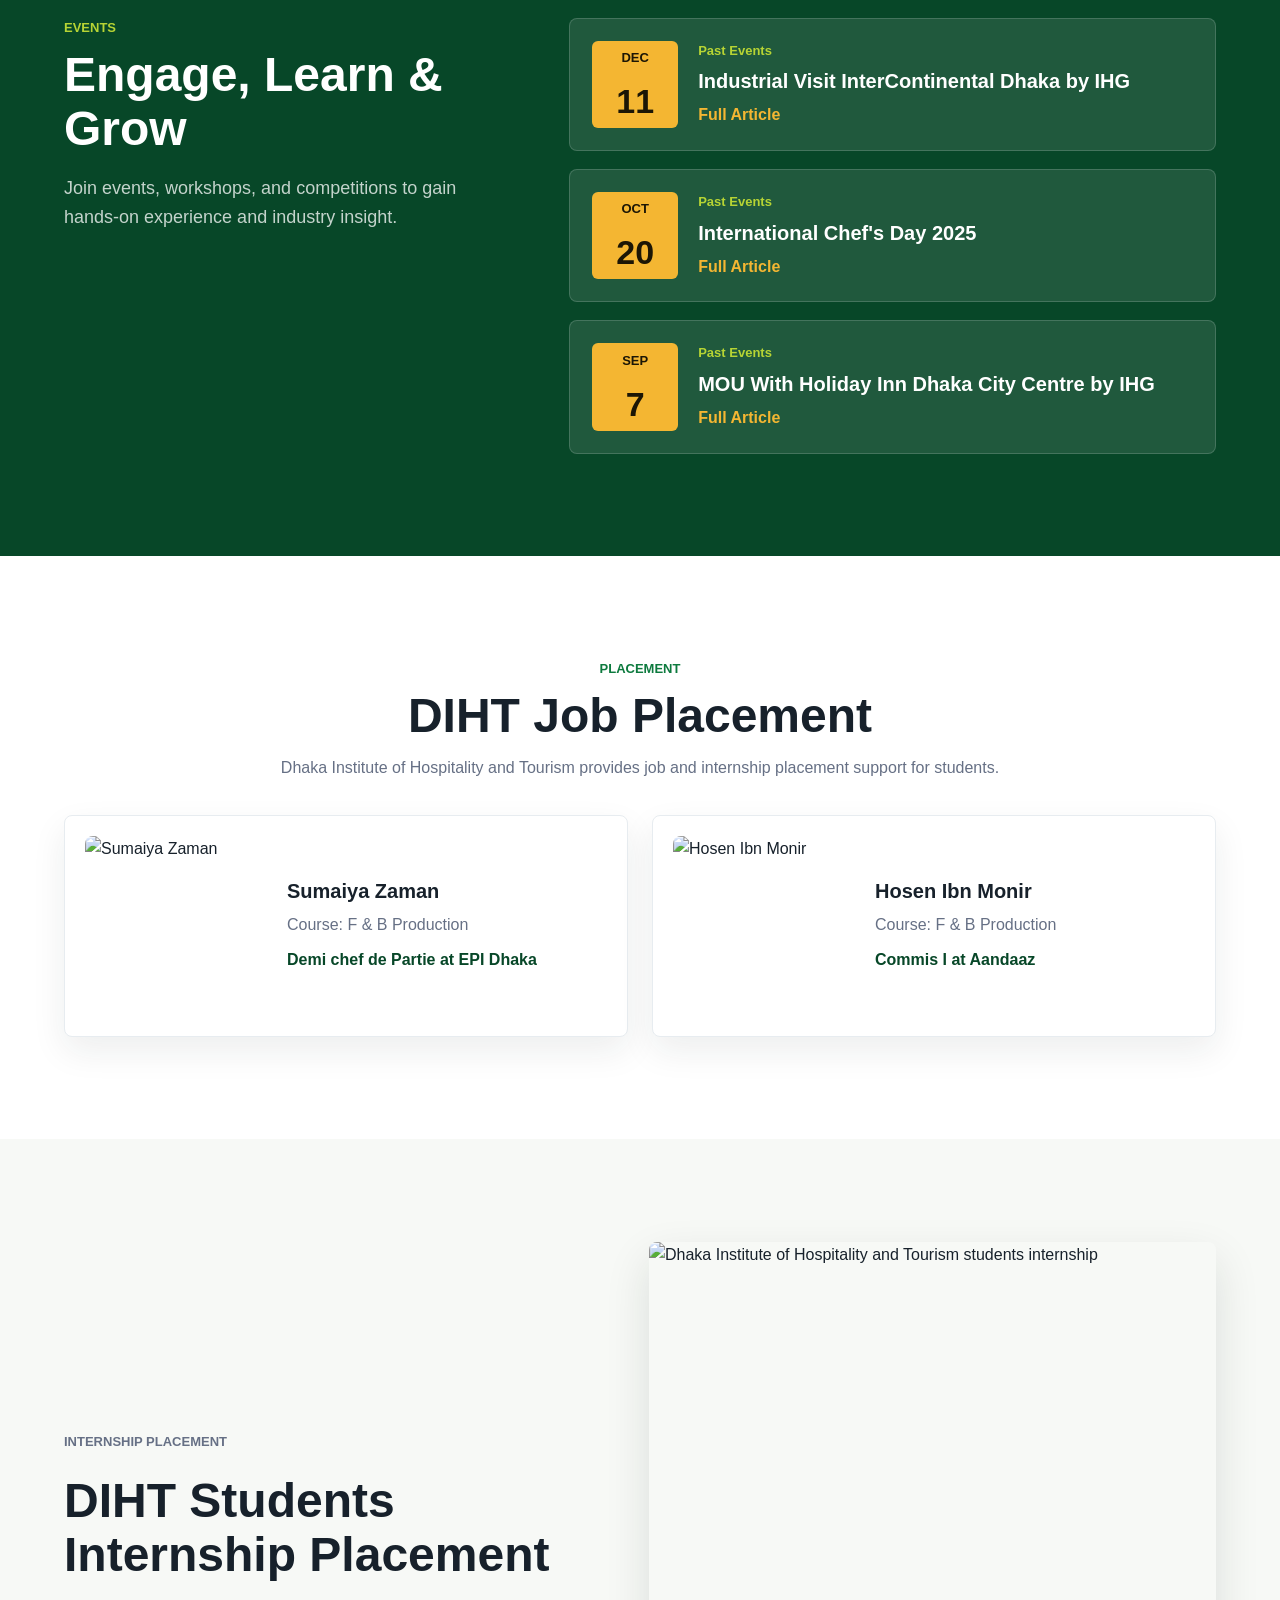
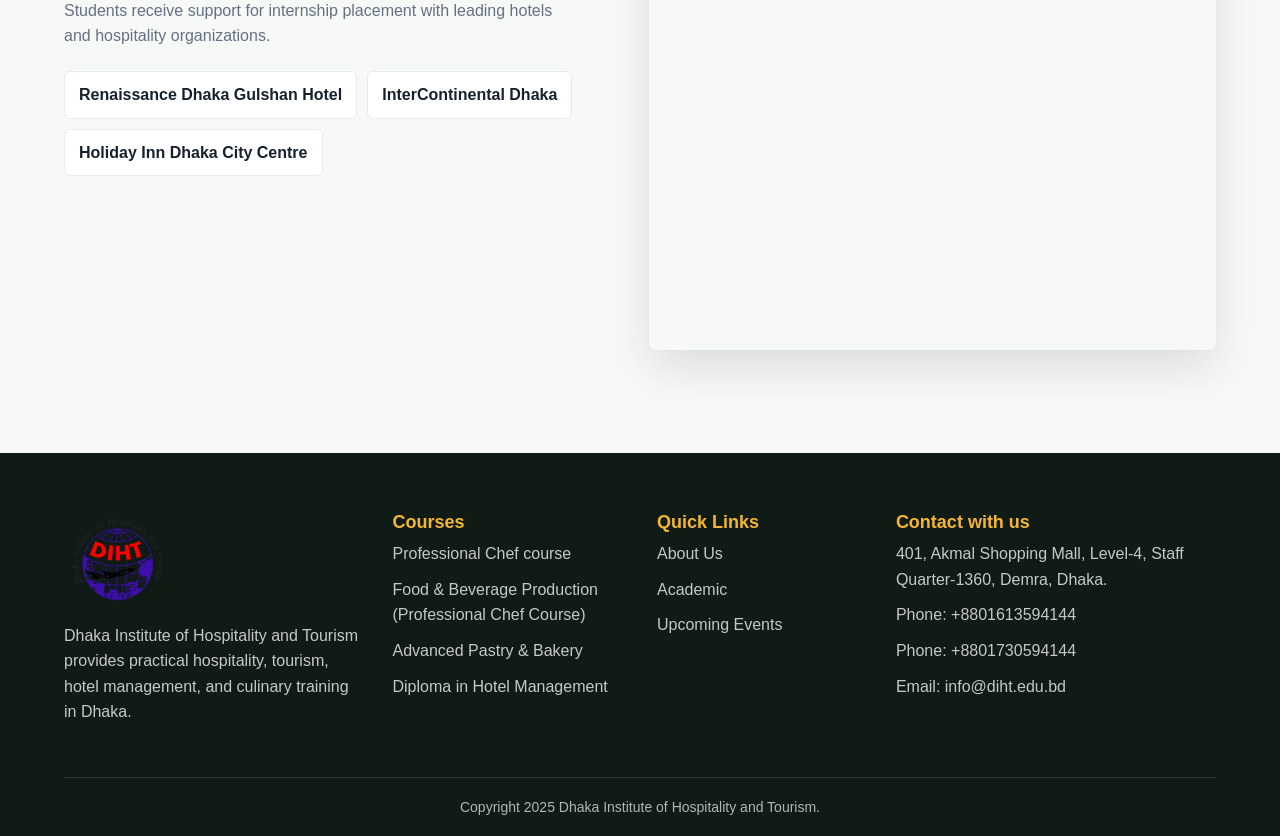
==== commit 2c32af1a: "Update" ====
--- a/index.html
+++ b/index.html
@@ -9,7 +9,7 @@
 <body>
   <header class="site-header">
     <div class="top-strip">
-      <span>Zebun-Paradise 5th Floor, Dhanmondi, Dhaka</span>
+      <span>401, Akmal Shopping Mall, Level-4, Staff Quarter-1360, Demra, Dhaka</span>
       <span>+8801613594144 | info@diht.edu.bd</span>
     </div>
     <nav class="nav">
@@ -244,11 +244,10 @@
         <a href="#about">About Us</a>
         <a href="#academic">Academic</a>
         <a href="#events">Upcoming Events</a>
-        <a href="verify-certificate-9f4b77c2-28a6-4c97-9d6c-2db7380f3f1e.html">Verify Certificate</a>
       </div>
       <div>
         <h3>Contact with us</h3>
-        <p>Zebun-Paradise 5th Floor, House #4, Road #27 Old, 16 New, Dhanmondi, Dhaka - 1209.</p>
+        <p>401, Akmal Shopping Mall, Level-4, Staff Quarter-1360, Demra, Dhaka.</p>
         <p>Phone: +8801613594144</p>
         <p>Phone: +8801730594144</p>
         <p>Email: info@diht.edu.bd</p>
--- a/styles.css
+++ b/styles.css
@@ -64,8 +64,10 @@
 }
 
 .brand img {
-  width: 220px;
-  height: auto;
+  width: 105px;
+  height: 74px;
+  max-width: 170px;
+  object-fit: contain;
 }
 
 .nav-links {
@@ -819,7 +821,10 @@
 }
 
 .footer-logo {
-  width: 220px;
+  width: auto;
+  height: 96px;
+  max-width: 180px;
+  object-fit: contain;
   margin-bottom: 16px;
 }
 
@@ -920,15 +925,27 @@
 
 @media (max-width: 640px) {
   .nav {
+    min-height: 0;
     gap: 12px;
+    padding-top: 8px;
+    padding-bottom: 8px;
   }
 
   .brand img {
-    width: 180px;
+    width: 76px;
+    height: 58px;
+    max-width: 76px;
+  }
+
+  .menu-toggle {
+    min-height: 38px;
+    padding: 8px 12px;
   }
 
   .nav-cta {
     width: 100%;
+    min-height: 40px;
+    padding: 10px 16px;
   }
 
   .hero {
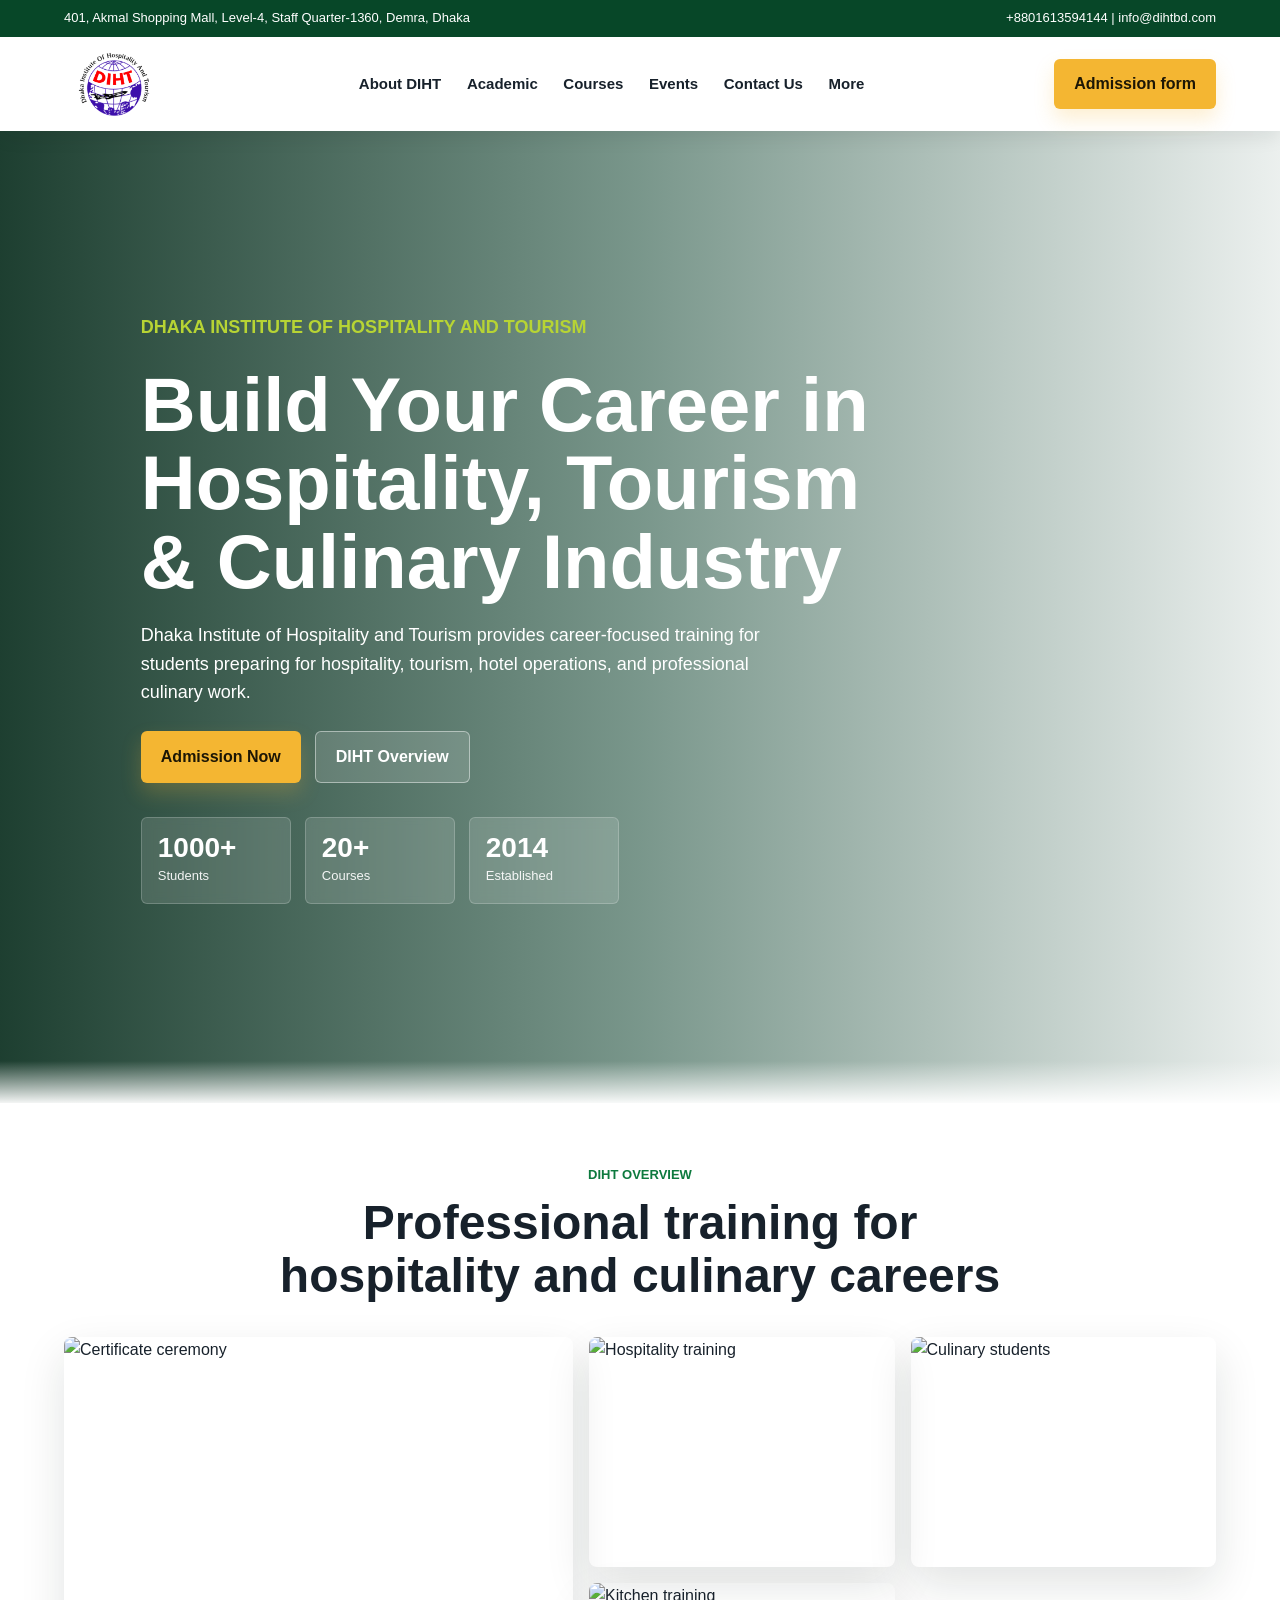
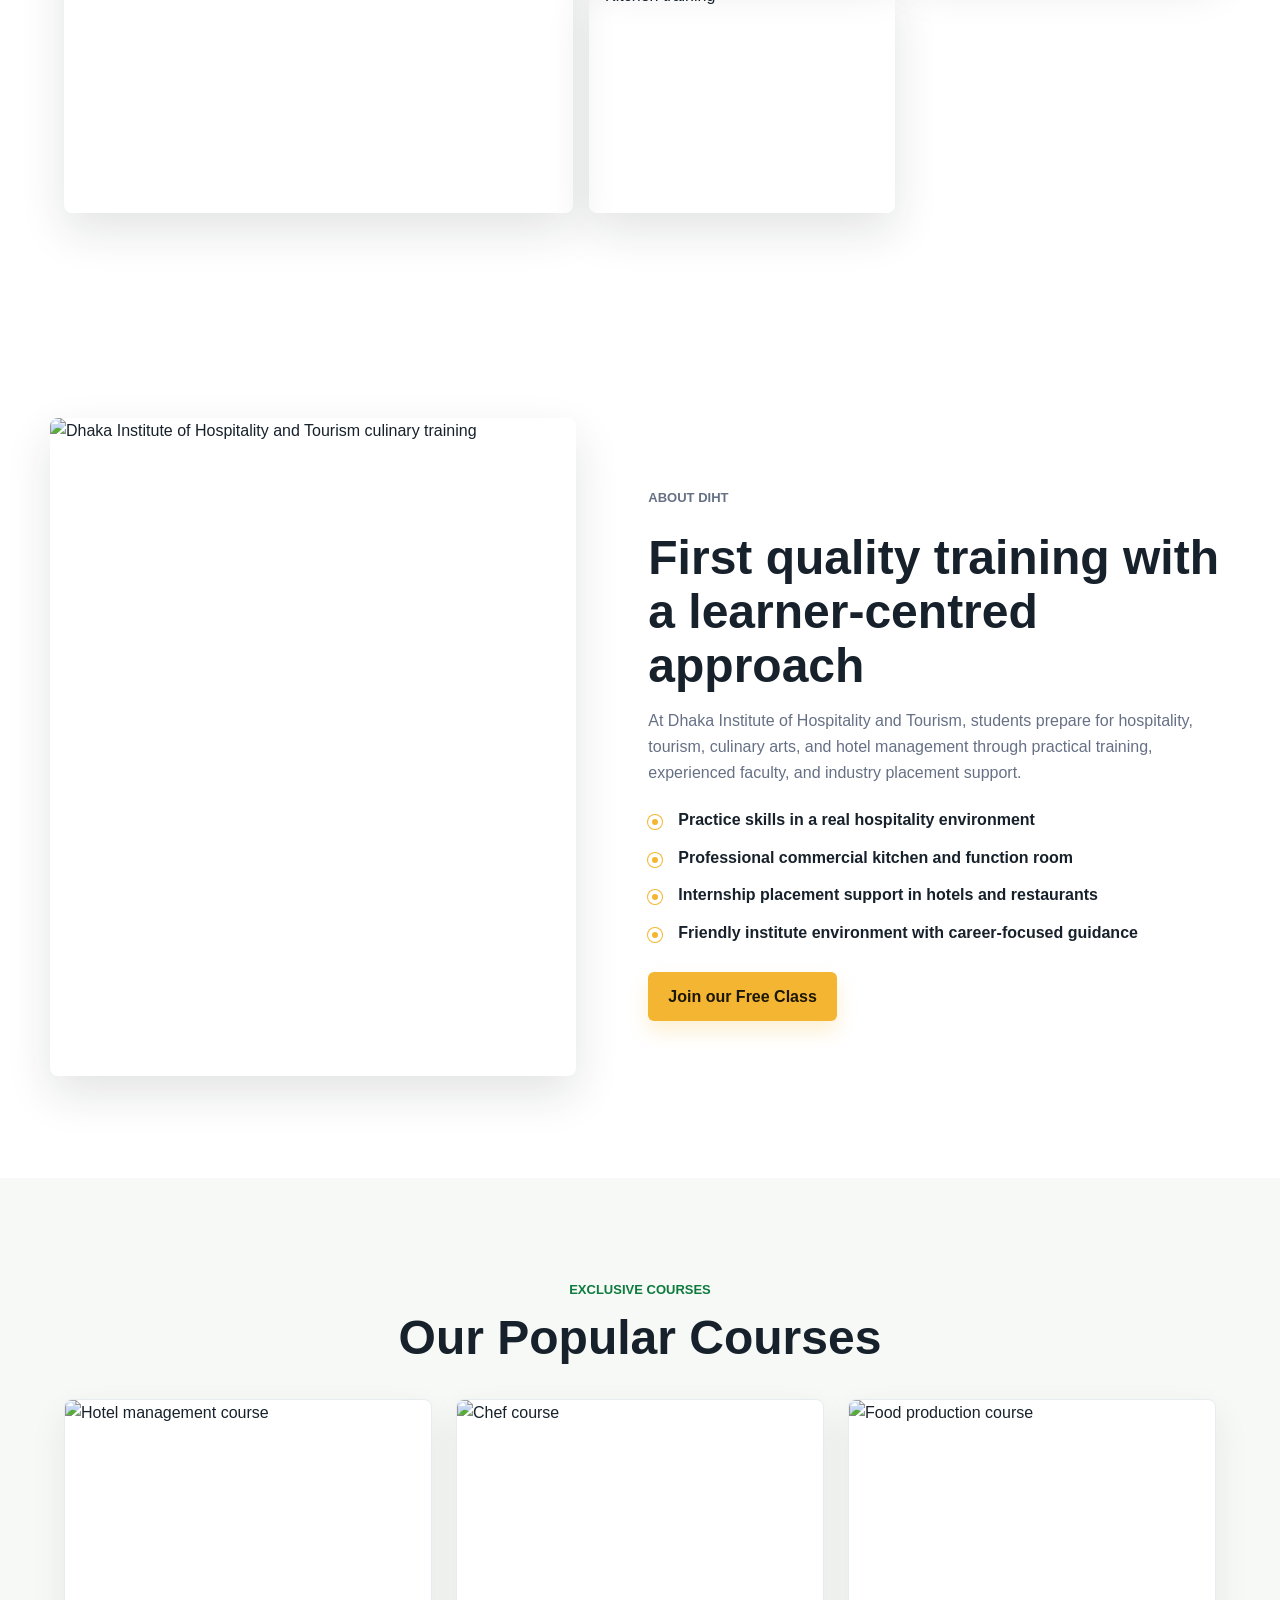
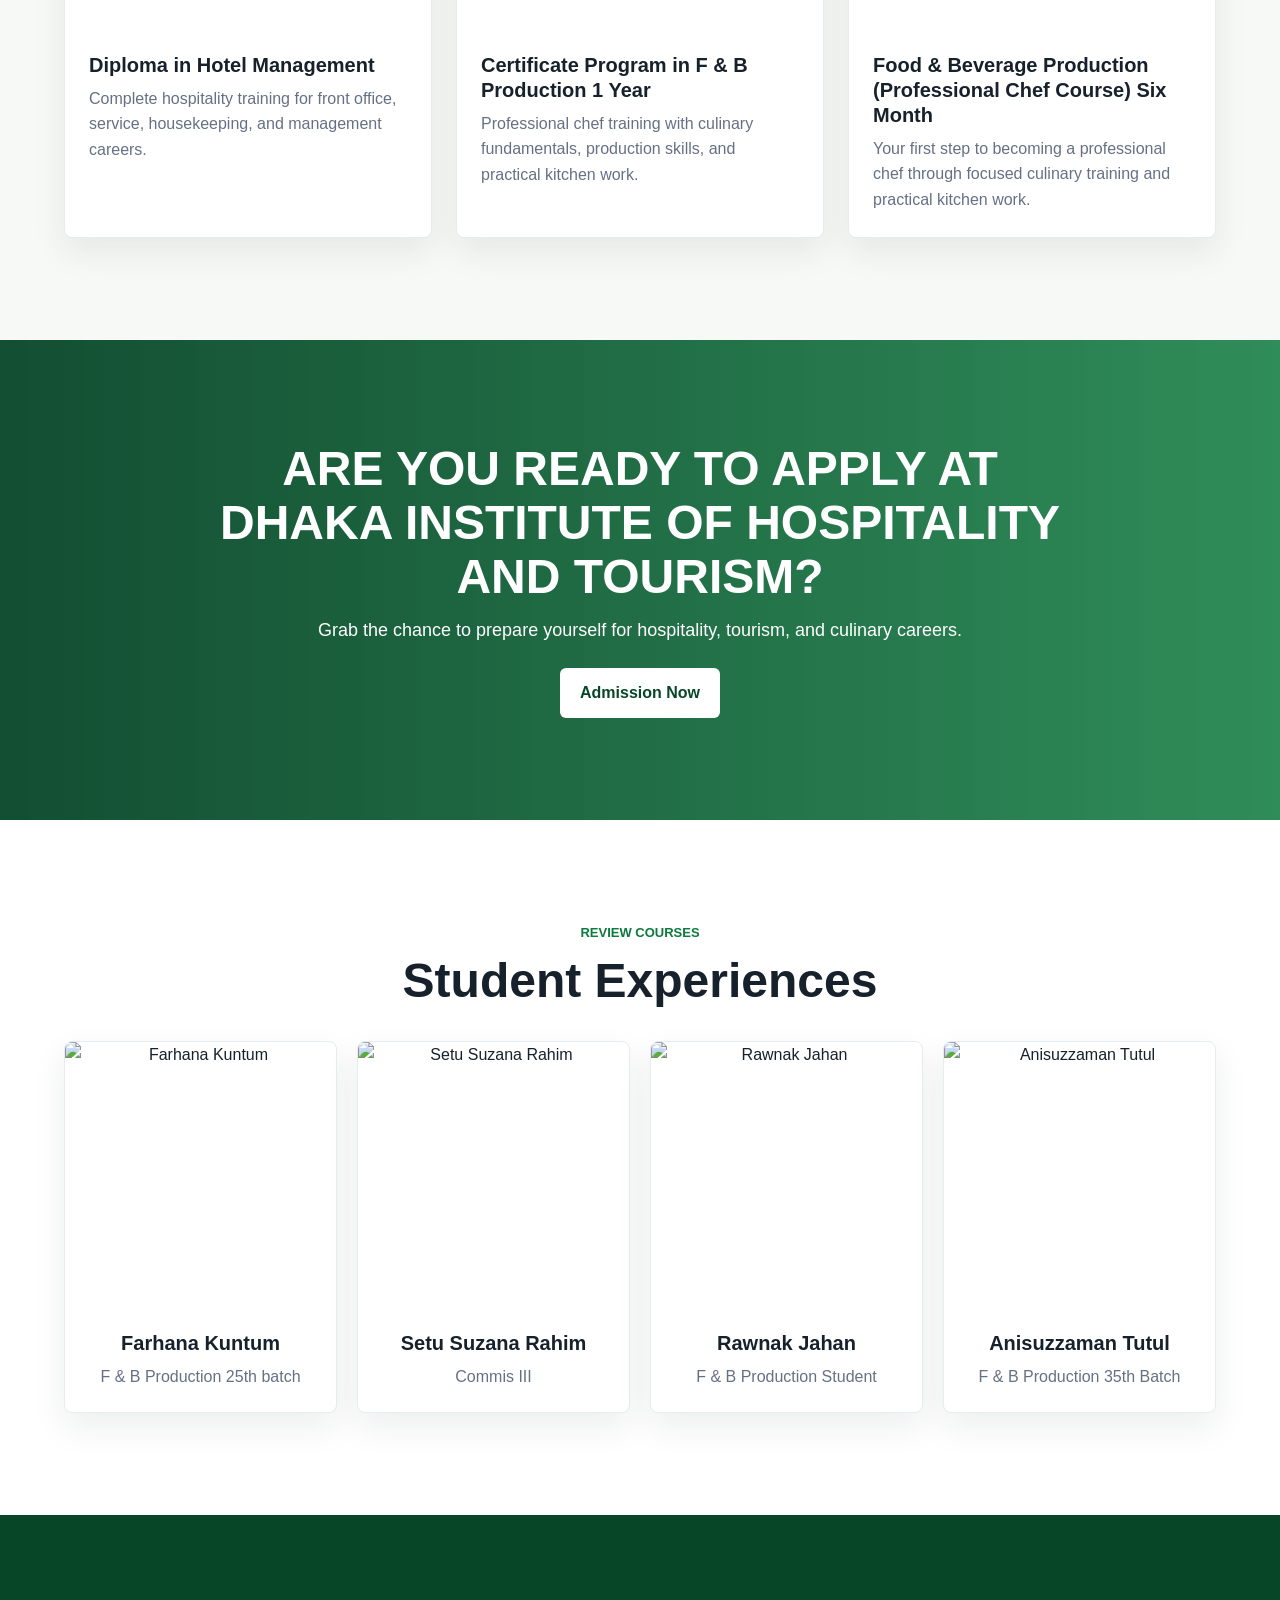
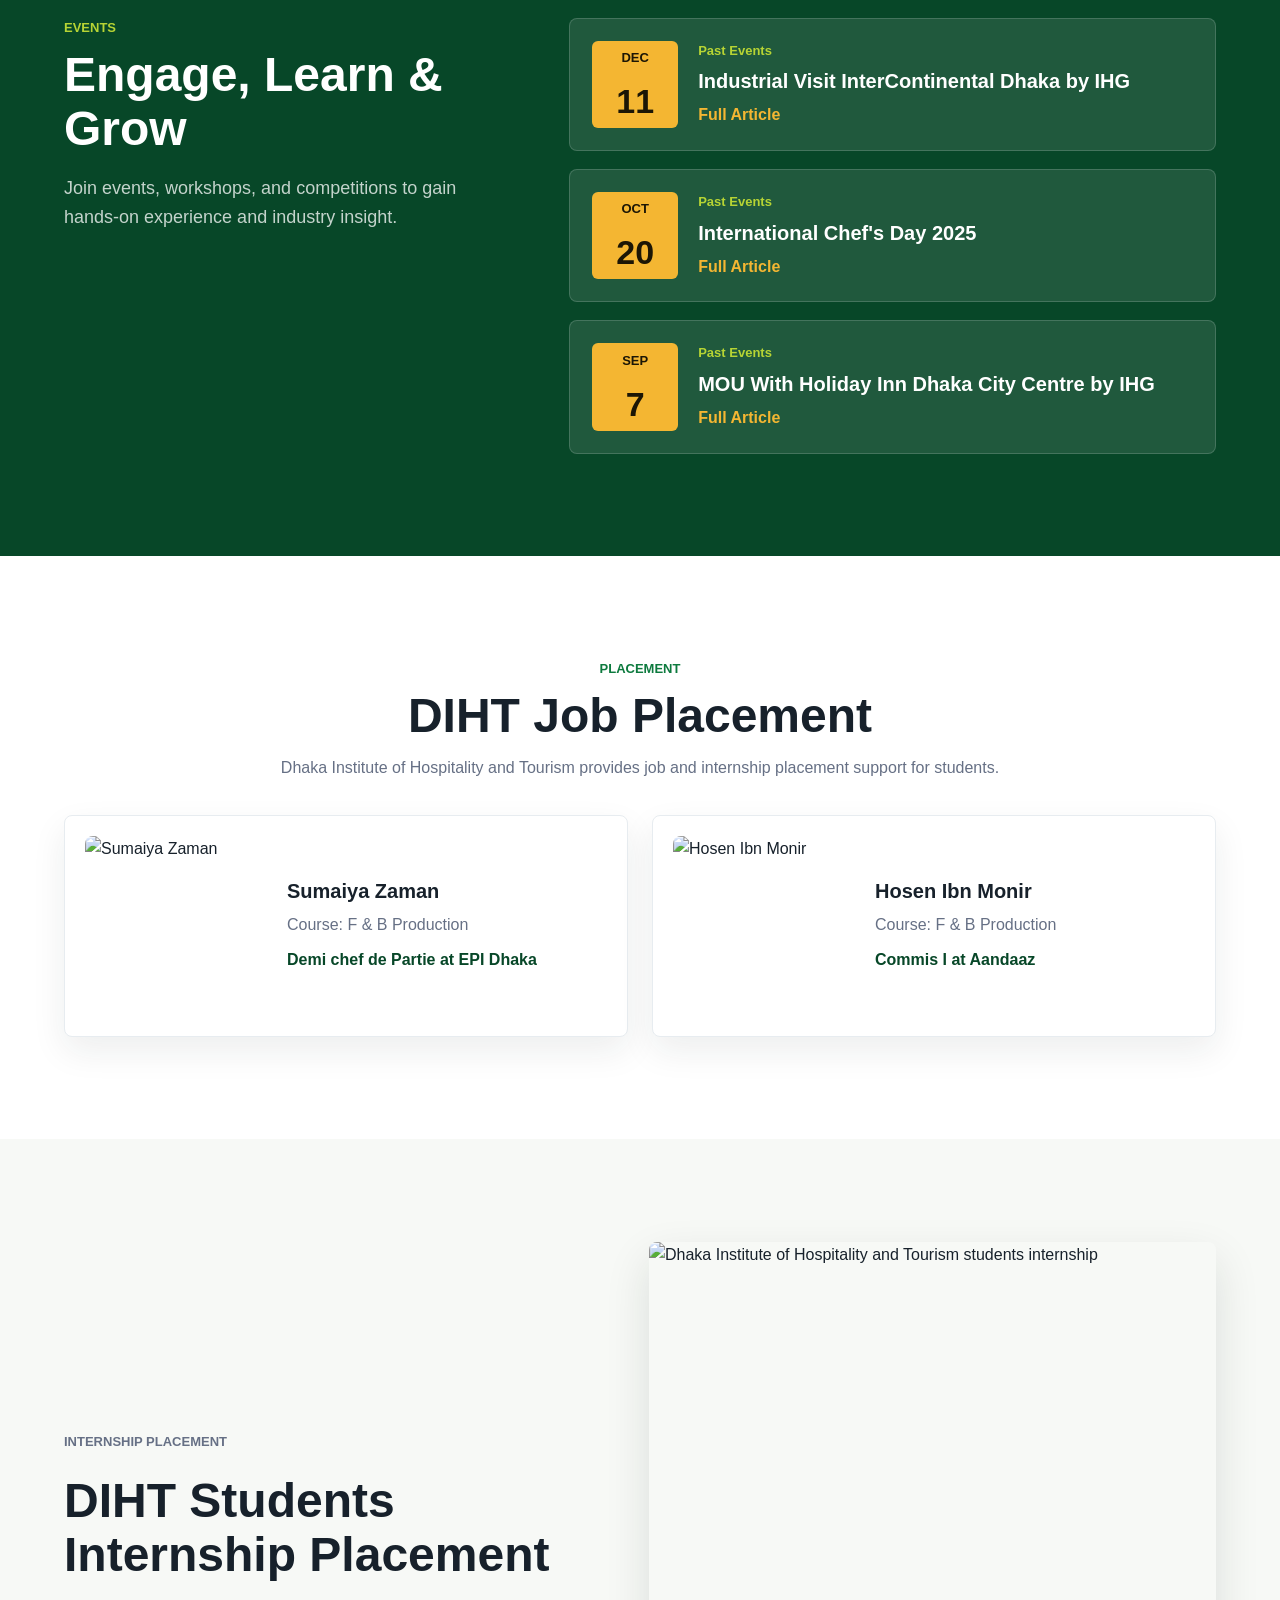
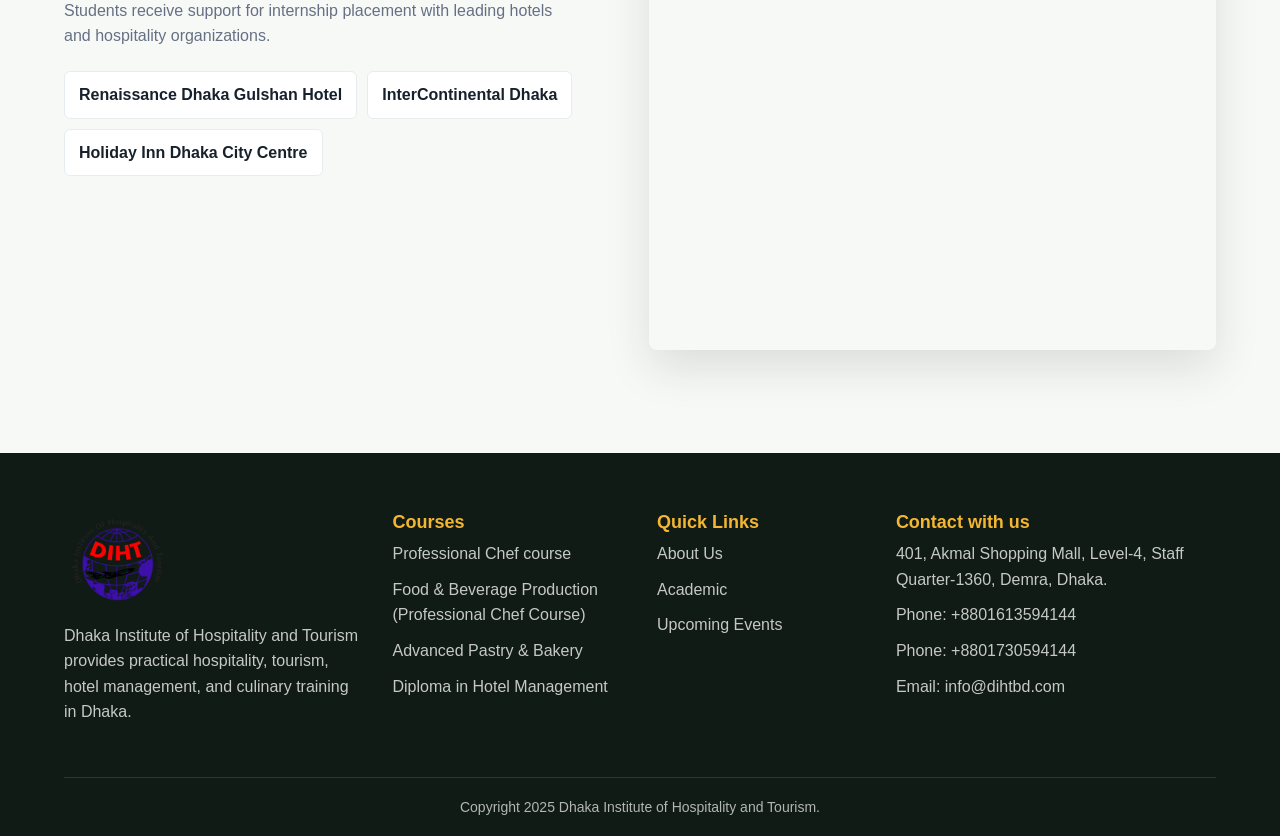
==== commit 82e1e3df: "Update style.css" ====
--- a/index.html
+++ b/index.html
@@ -10,7 +10,7 @@
   <header class="site-header">
     <div class="top-strip">
       <span>401, Akmal Shopping Mall, Level-4, Staff Quarter-1360, Demra, Dhaka</span>
-      <span>+8801613594144 | info@diht.edu.bd</span>
+      <span>+8801613594144 | info@dihtbd.com</span>
     </div>
     <nav class="nav">
       <a class="brand" href="index.html">
@@ -250,7 +250,7 @@
         <p>401, Akmal Shopping Mall, Level-4, Staff Quarter-1360, Demra, Dhaka.</p>
         <p>Phone: +8801613594144</p>
         <p>Phone: +8801730594144</p>
-        <p>Email: info@diht.edu.bd</p>
+        <p>Email: info@dihtbd.com</p>
       </div>
     </div>
     <div class="copyright">Copyright 2025 Dhaka Institute of Hospitality and Tourism.</div>
